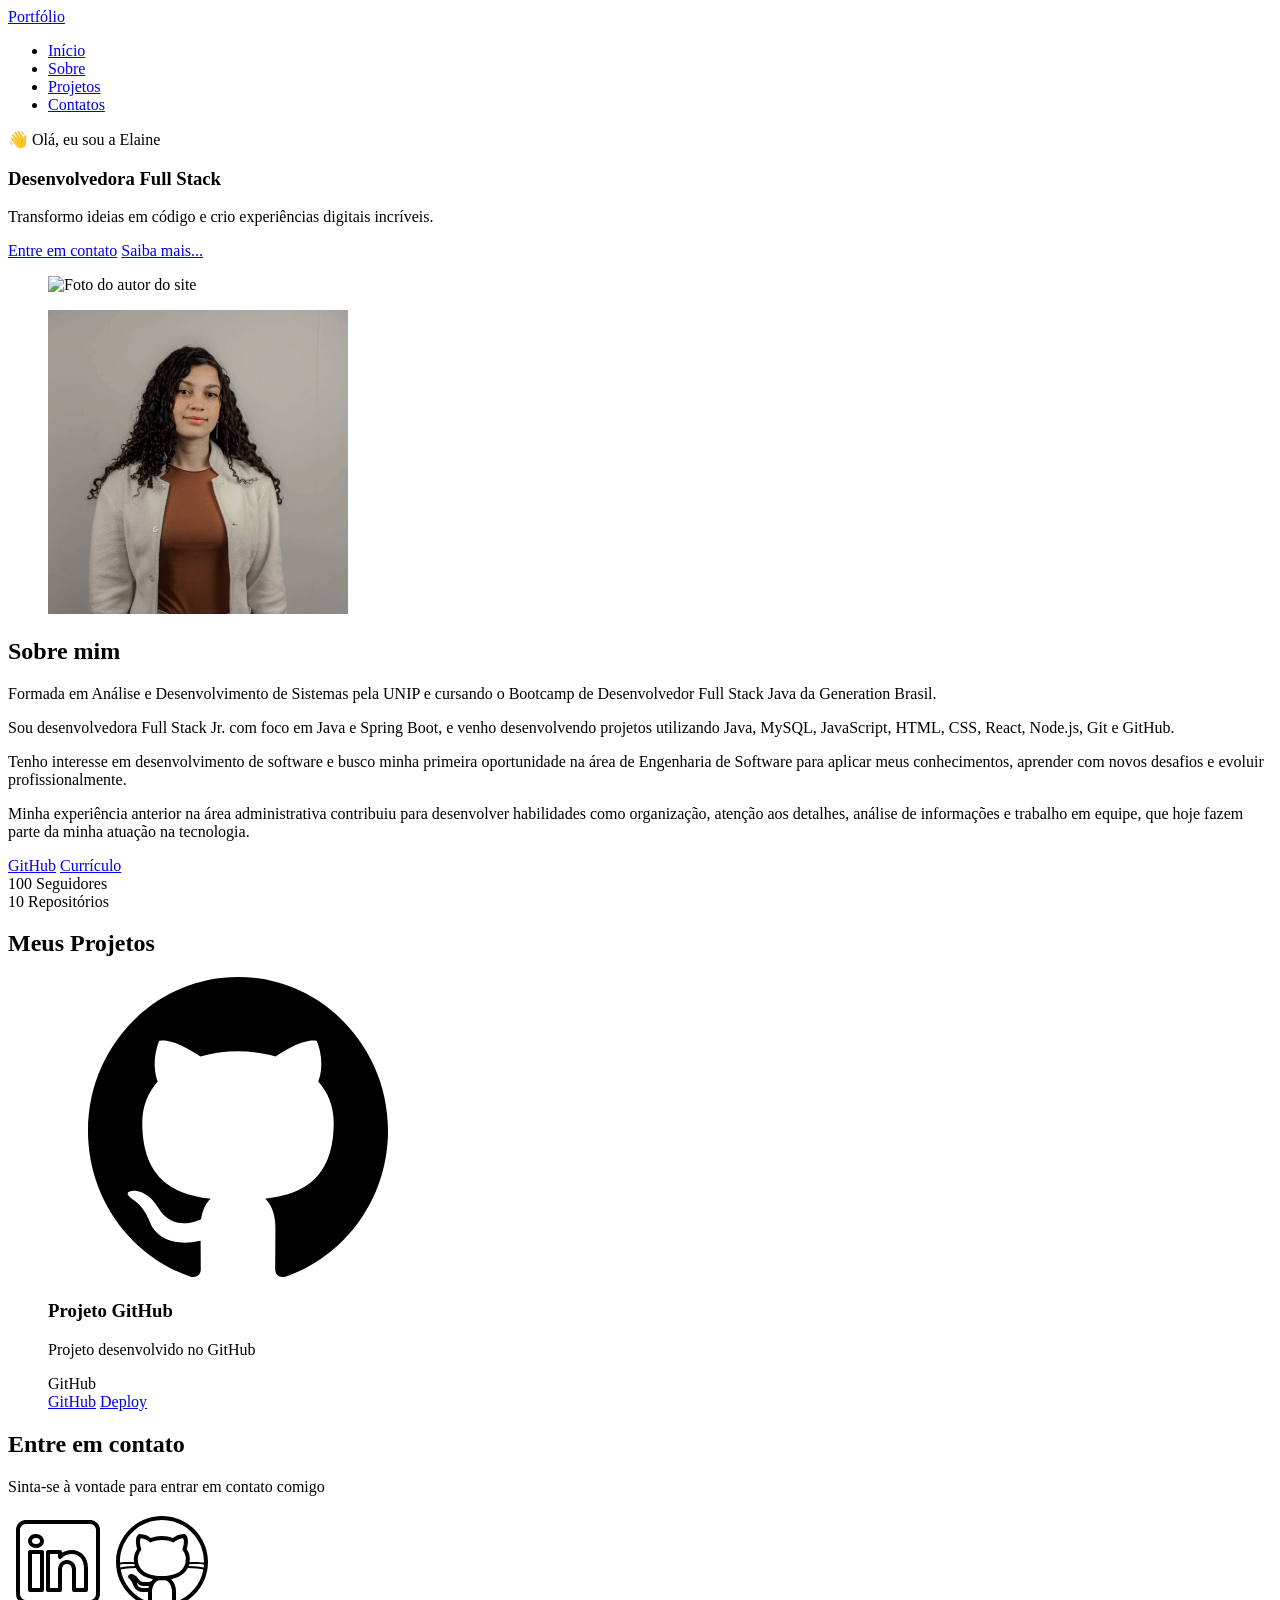
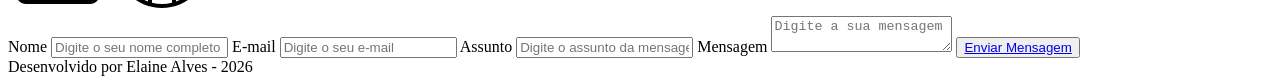
==== index.html @ 079b24be "Acrescentando página de Sucesso" ====
<!DOCTYPE html>
<html lang="pt-br">

<head>
    <meta charset="UTF-8">
    <meta name="viewport" content="width=device-width, initial-scale=1.0">
    <meta name="author" content="Elaine Alves">
    <meta name="description" content="Portfólio Pessoal da Elaine Alves, 
                desenvolvedora Full Stack especializada em criar experiências 
                digitais incríveis. Conheça meus projetos e entre em contato.">
    <!-- é o conteúdo que mostra no google -->
    <meta name="robots" content="index, follow">
    <link rel="icon" type="image/svg+xml" href="./assets/img/favicon.svg">
    <title>Portfólio da Elaine</title>
</head>

<body>

    <!-- Cabeçalho da página -->
    <header>
        <div class="menu-content">
            <a href="index.html" id="titulo">Portfólio</a>

            <!-- Menu de Navegação -->
            <nav>
                <ul class="menu-list">
                    <li><a href="#hero">Início</a></li>
                    <li><a href="#about">Sobre</a></li>
                    <li><a href="#projects">Projetos</a></li>
                    <li><a href="#contacts">Contatos</a></li>
                </ul>
            </nav>
        </div>
    </header>

    <!-- Seção principal da página -->
    <main>
        <!-- Seção Hero -->
        <section id="hero" class="section-container hero-container">

            <!-- Boas Vindas -->
            <article>
                <span>👋 Olá, eu sou a Elaine</span>
                <h1>Desenvolvedora Full Stack</h1>
                <p>Transformo ideias em código e crio experiências digitais incríveis.</p>

                <div class="buttons-container">
                    <a href="#contact" class="botao">Entre em contato</a>
                    <a href="#about" class="botao-outline">Saiba mais...</a>
                </div>
            </article>

            <!-- Imagem da Seção Hero -->
            <figure class="hero-image">
                <img src="./assets/img/foto_dev_woman.svg" width="300px" alt="Foto do autor do site"
                    class="float-animation">
            </figure>

        </section>

        <!-- Seção Sobre mim -->
        <section id="about" class="section-container about-container">

            <!-- Imagem da Seção About -->
            <figure class="about-image">
                <img src="./assets/img/perfil.jpeg" width="300px" alt="Foto - Perfil do autor do site">
            </figure>

            <!-- Conteúdo da Seção About -->
            <article class="about-content">
                <h2>Sobre mim</h2>
                <p>Formada em Análise e Desenvolvimento de Sistemas pela UNIP e cursando o Bootcamp de Desenvolvedor
                    Full Stack Java da Generation Brasil.</p>
                <p>Sou desenvolvedora Full Stack Jr. com foco em Java e Spring Boot, e venho desenvolvendo projetos
                    utilizando Java, MySQL, JavaScript, HTML, CSS, React, Node.js, Git e GitHub.</p>
                <p>Tenho interesse em desenvolvimento de software e busco minha primeira oportunidade na área de
                    Engenharia de Software para aplicar meus conhecimentos, aprender com novos desafios e evoluir
                    profissionalmente.</p>
                <p>Minha experiência anterior na área administrativa contribuiu para desenvolver habilidades como
                    organização, atenção aos detalhes, análise de informações e trabalho em equipe, que hoje fazem parte
                    da minha atuação na tecnologia.</p>

                <!-- Links (GitHub + Currículo) e Dados do GitHub -->
                <div class="about-buttons-data">

                    <!-- Links -->
                    <div class="buttons-container">
                        <a href="https://github.com/alveslaine" target="_blank" class="botao">GitHub</a>
                        <a href="https://drive.google.com/file/d/1_ny12MYSg3KbANpeh_DgCdxgeJloEKN5/view?usp=sharing"
                            target="_blank" class="botao-outline">Currículo</a>
                    </div>

                    <!-- Dados - Repositório Github -->
                    <div class="data-container">

                        <!-- Número de Seguidores -->
                        <div class="data-item">
                            <span class="data-number">100</span>
                            <span class="data-label">Seguidores</span>
                        </div>

                        <!-- Número de Repositórios Públicos -->
                        <div class="data-item">
                            <span class="data-number">10</span>
                            <span class="data-label">Repositórios</span>
                        </div>
                    </div>
                </div>
            </article>
        </section>

        <!-- Seção de Projetos -->
        <section id="projects" class="section-container projects-container">
            <h2>Meus Projetos</h2>

            <!-- Swiper Container -->
            <div class="swiper projects-swiper">
                <div class="swiper-wrapper">
                    <figure class="swiper-slide">
                        <article class="project-card">

                            <!-- Ícone da Tecnologia padrão do projeto -->
                            <figure class="project-image">
                                <img src="./assets/icons/languages/github.svg" width="300px" alt="Ícone do GitHub">
                            </figure>

                            <!-- Conteúdo do Projeto -->
                            <div class="project-content">
                                <h3>Projeto GitHub</h3>
                                <p>Projeto desenvolvido no GitHub</p>

                                <!-- Tags do Projeto -->
                                <div class="project-tags">
                                    <span class="tag">GitHub</span>
                                </div>

                                <!-- Links do Projeto -->
                                <div class="project-buttons">
                                    <a href="https://github.com/alveslaine" target="_blank"
                                        class="botao botao-sm">GitHub</a>
                                    <a href="#" target="_blank" class="botao-outline botao-sm">Deploy</a>
                                </div>
                            </div>
                        </article>
                </div>
            </div>

            <!-- Botões de Navegação -->
            <div class="swiper-button-next"></div>
            <div class="swiper-button-prev"></div>

            <!-- Paginação -->
            <div class="swiper-pagination"></div>
            </div>
        </section>

        <!-- Seção de Contatos -->
        <section id="contact" class="section-container contact-container">

            <!-- Redes Sociais -->
            <article>
                <h2>Entre em contato</h2>
                <p>Sinta-se à vontade para entrar em contato comigo</p>
            </article>

            <!-- Links para as Redes Sociais -->
            <div class="social-container">
                <a href="https://www.linkedin.com/in/elaine-alves-silva/" target="_blank" class="social-icon"
                    aria-label="LinkedIn"><img src="./assets/icons/social/linkedin.svg" alt="Link para o LinkedIn"></a>

                <a href="https://github.com/alveslaine" target="_blank" class="social-icon" aria-label="GitHub"><img
                        src="./assets/icons/social/github.svg" alt="Link para o GitHub"></a>
            </div>

            <!-- Formulário de Contato -->
            <form id="formulario">
                <label for="nome">Nome</label>
                <input id="nome" name="nome" type="text" placeholder="Digite o seu nome completo">
                <span id="erro-nome"></span>

                <label for="email">E-mail</label>
                <input id="email" name="email" type="text" placeholder="Digite o seu e-mail">
                <span id="erro-email"></span>

                <label for="assunto">Assunto</label>
                <input id="assunto" name="assunto" type="text" placeholder="Digite o assunto da mensagem">
                <span id="erro-assunto"></span>

                <label for="mensagem">Mensagem</label>
                <textarea id="mensagem" name="mensagem" placeholder="Digite a sua mensagem"></textarea>
                <span id="erro-mensagem"></span>

                <button class="botao" type="submit"><a href="./sucess.html">Enviar Mensagem</a></button>
            </form>
        </section>
    </main>

    <!-- Rodapé da página -->
    <footer>
        Desenvolvido por Elaine Alves - 2026
    </footer>
</body>

</html>
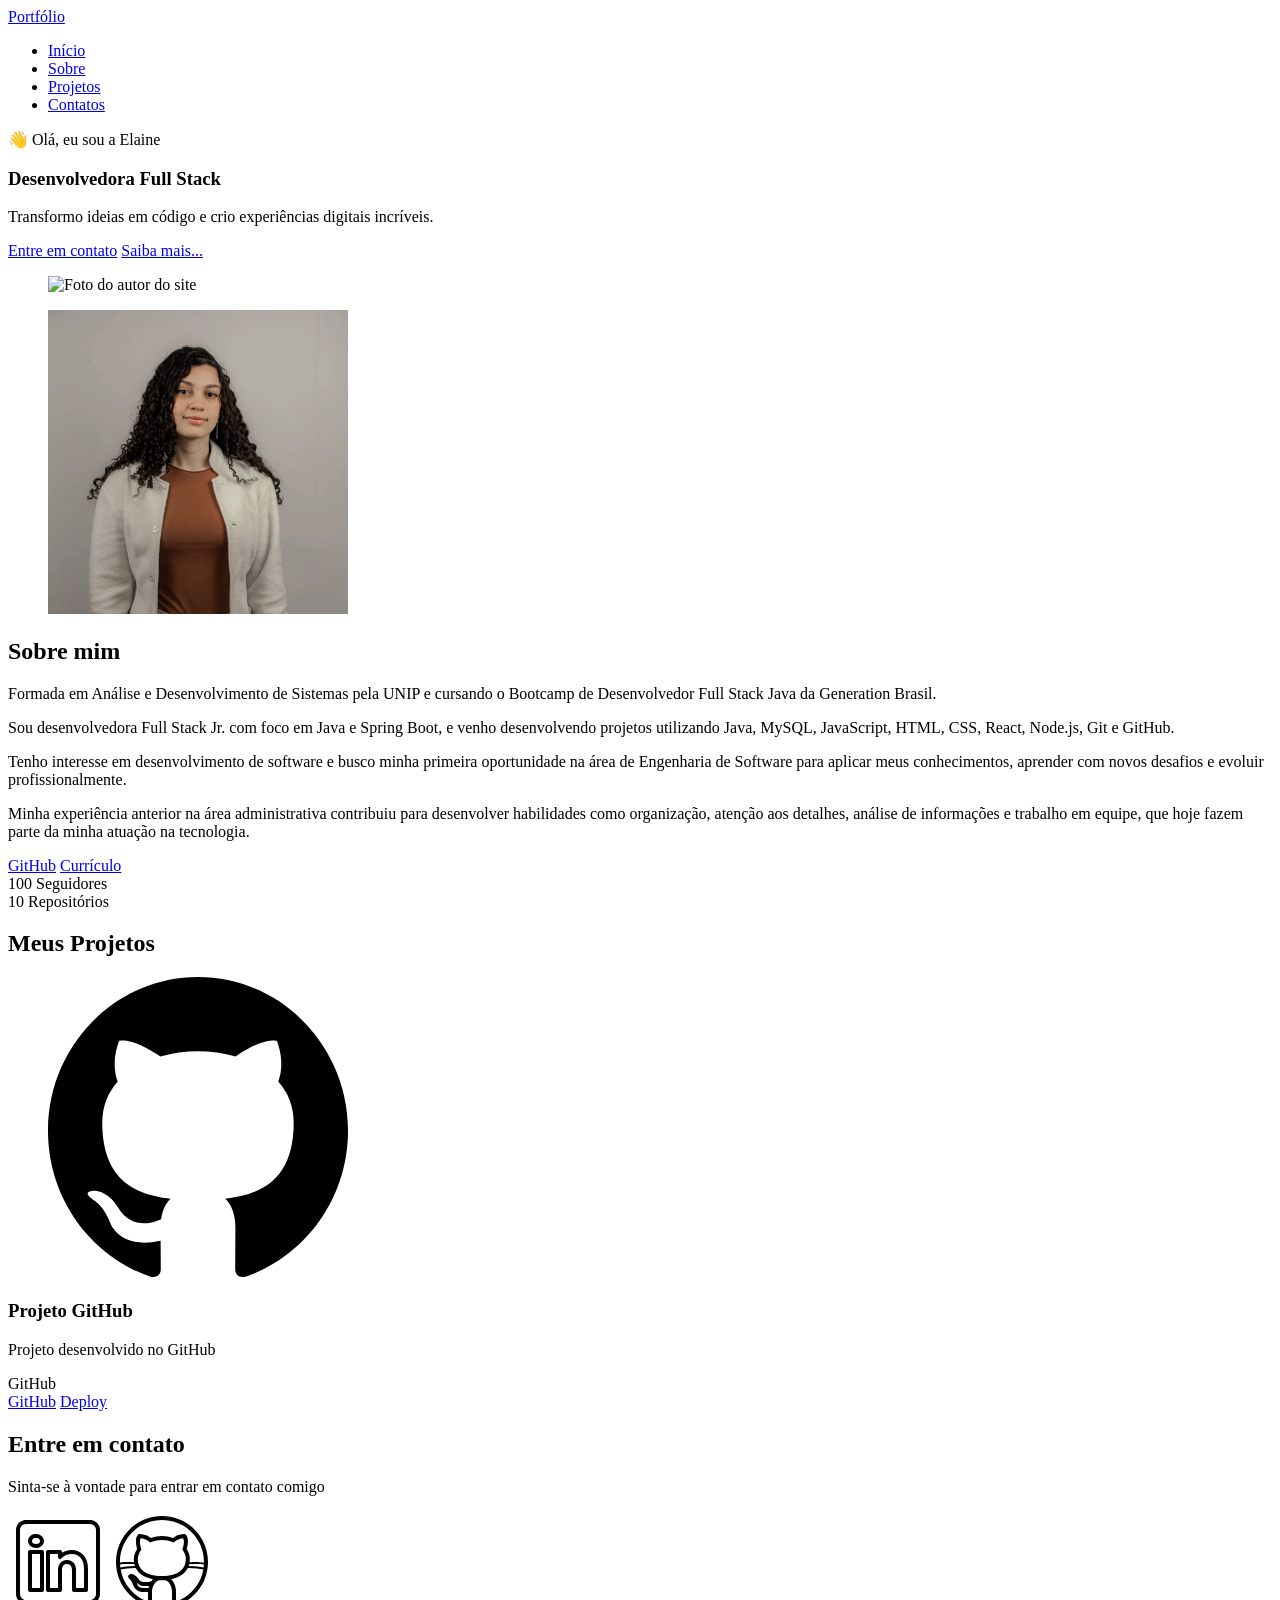
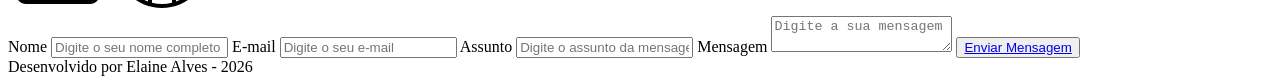
==== commit 215a9a9a: "Incrementando CSS" ====
--- a/index.html
+++ b/index.html
@@ -116,7 +116,7 @@
             <!-- Swiper Container -->
             <div class="swiper projects-swiper">
                 <div class="swiper-wrapper">
-                    <figure class="swiper-slide">
+                    <div class="swiper-slide">
                         <article class="project-card">
 
                             <!-- Ícone da Tecnologia padrão do projeto -->
@@ -142,6 +142,7 @@
                                 </div>
                             </div>
                         </article>
+                    </div>
                 </div>
             </div>
 
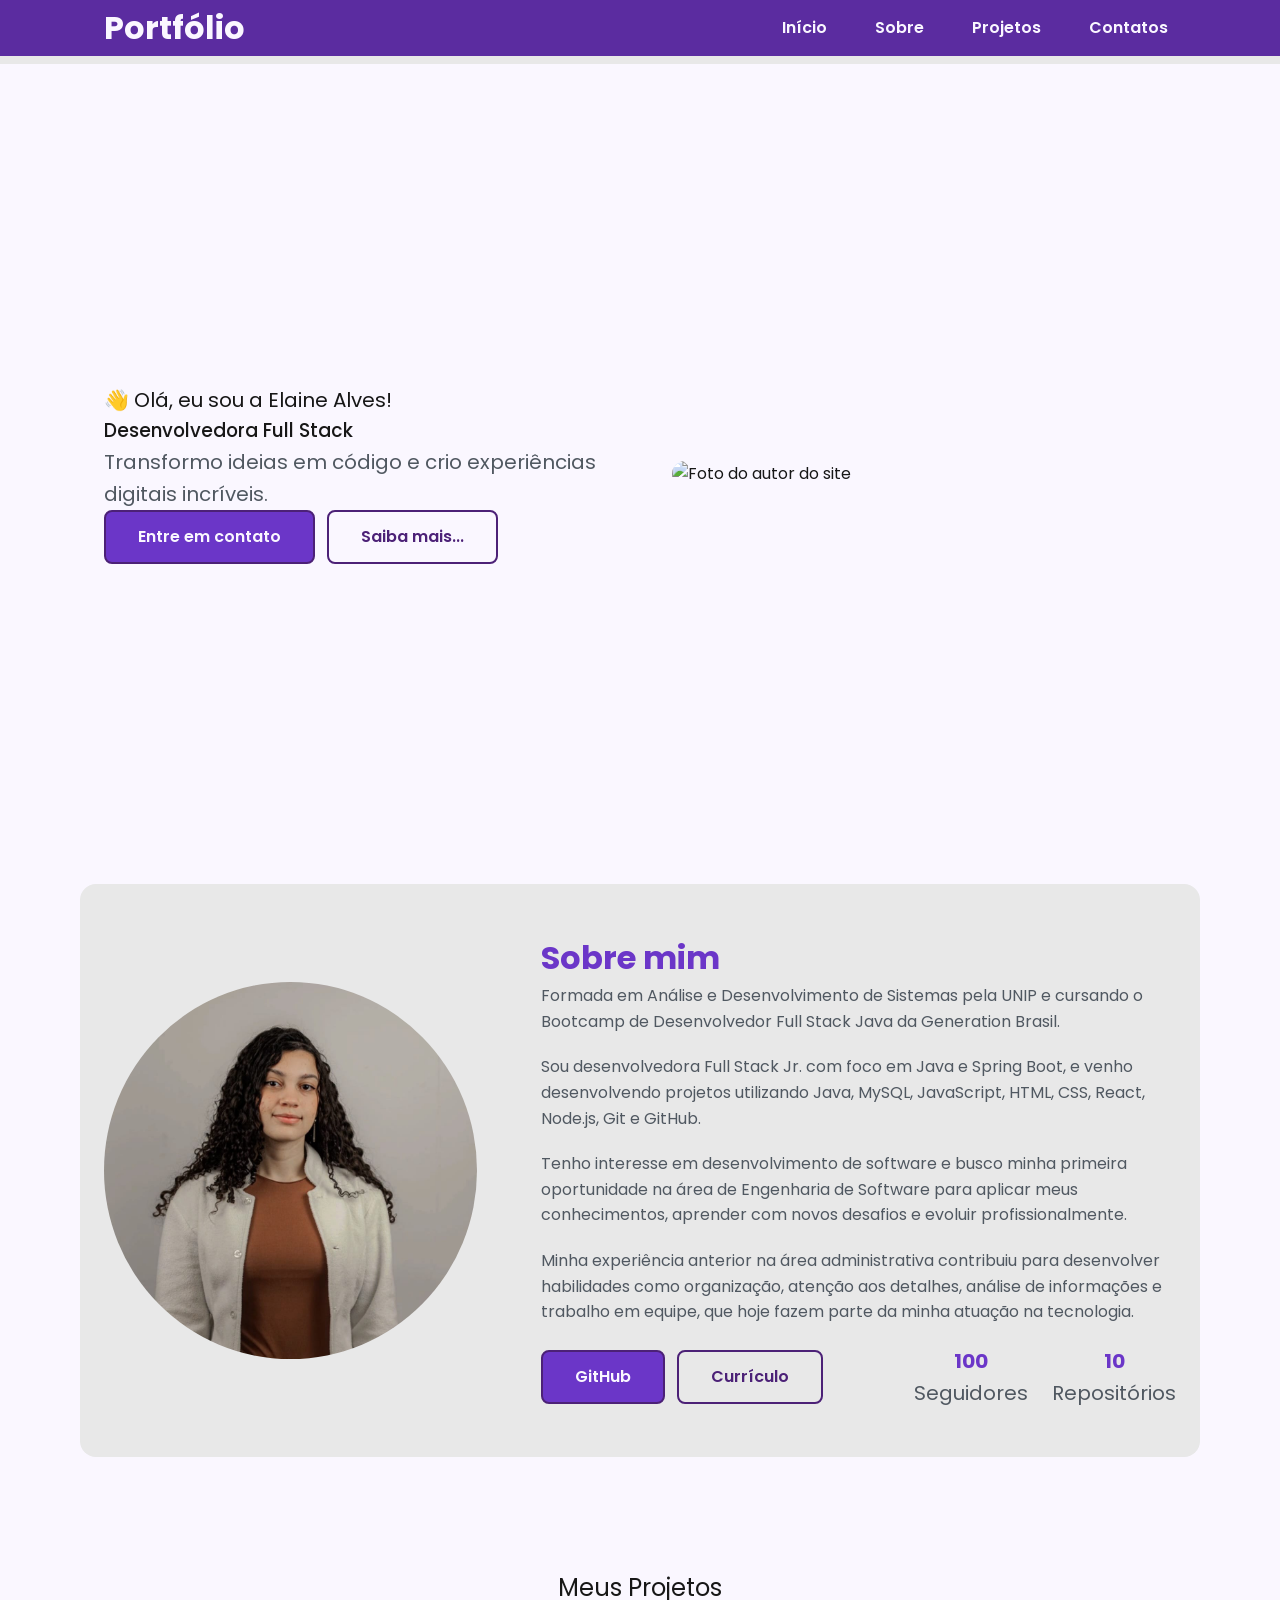
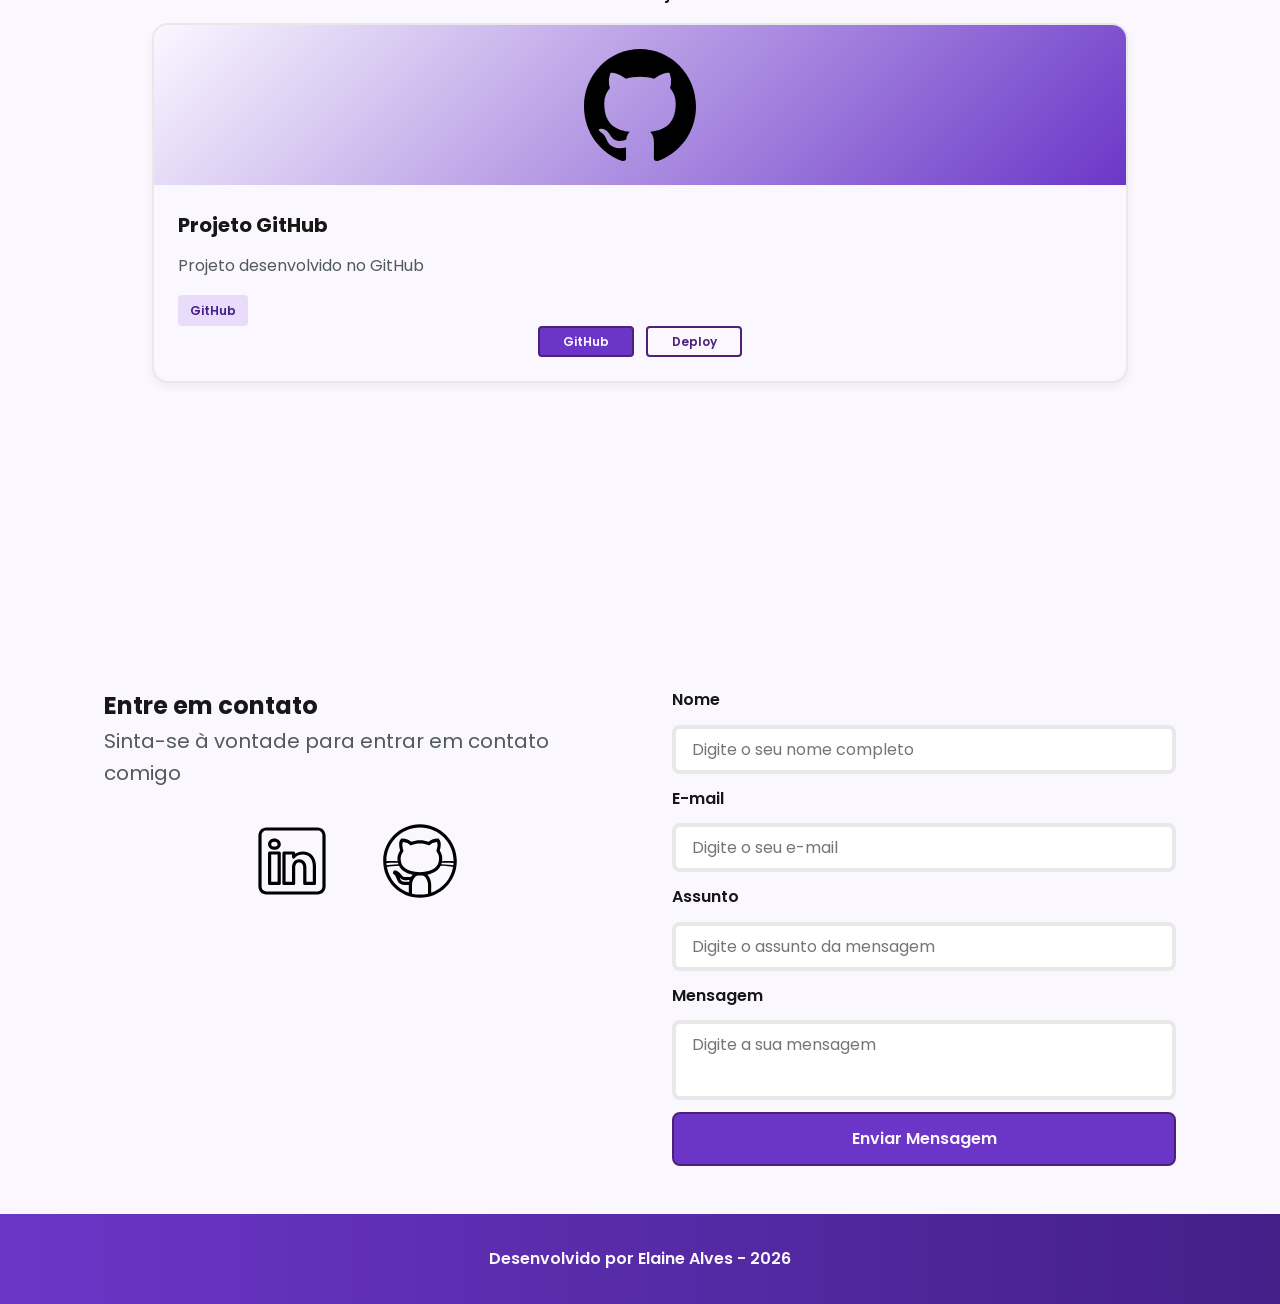
==== commit 26039a5b: "Incrementando CSS" ====
--- a/index.html
+++ b/index.html
@@ -2,6 +2,12 @@
 <html lang="pt-br">
 
 <head>
+    <!-- Fontes do Google -->
+<link rel="preconnect" href="https://fonts.googleapis.com">
+<link rel="preconnect" href="https://fonts.gstatic.com" crossorigin>
+ 
+  <!-- Fonte do Google - Poppins -->
+<link href="https://fonts.googleapis.com/css2?family=Poppins&display=swap" rel="stylesheet">
     <meta charset="UTF-8">
     <meta name="viewport" content="width=device-width, initial-scale=1.0">
     <meta name="author" content="Elaine Alves">
@@ -11,6 +17,7 @@
     <!-- é o conteúdo que mostra no google -->
     <meta name="robots" content="index, follow">
     <link rel="icon" type="image/svg+xml" href="./assets/img/favicon.svg">
+    <link rel="stylesheet" href="./assets/css/styles.css">
     <title>Portfólio da Elaine</title>
 </head>
 
@@ -27,7 +34,7 @@
                     <li><a href="#hero">Início</a></li>
                     <li><a href="#about">Sobre</a></li>
                     <li><a href="#projects">Projetos</a></li>
-                    <li><a href="#contacts">Contatos</a></li>
+                    <li><a href="#contact">Contatos</a></li>
                 </ul>
             </nav>
         </div>
@@ -39,8 +46,8 @@
         <section id="hero" class="section-container hero-container">
 
             <!-- Boas Vindas -->
-            <article>
-                <span>👋 Olá, eu sou a Elaine</span>
+            <article class="hero-content">
+                <span>👋 Olá, eu sou a Elaine Alves!</span>
                 <h1>Desenvolvedora Full Stack</h1>
                 <p>Transformo ideias em código e crio experiências digitais incríveis.</p>
 
@@ -52,7 +59,7 @@
 
             <!-- Imagem da Seção Hero -->
             <figure class="hero-image">
-                <img src="./assets/img/foto_dev_woman.svg" width="300px" alt="Foto do autor do site"
+                <img src="./assets/img/foto_dev_woman.svg" alt="Foto do autor do site"
                     class="float-animation">
             </figure>
 
@@ -63,7 +70,7 @@
 
             <!-- Imagem da Seção About -->
             <figure class="about-image">
-                <img src="./assets/img/perfil.jpeg" width="300px" alt="Foto - Perfil do autor do site">
+                <img src="./assets/img/perfil.jpeg" alt="Foto - Perfil do autor do site">
             </figure>
 
             <!-- Conteúdo da Seção About -->
@@ -121,7 +128,7 @@
 
                             <!-- Ícone da Tecnologia padrão do projeto -->
                             <figure class="project-image">
-                                <img src="./assets/icons/languages/github.svg" width="300px" alt="Ícone do GitHub">
+                                <img src="./assets/icons/languages/github.svg" alt="Ícone do GitHub">
                             </figure>
 
                             <!-- Conteúdo do Projeto -->
@@ -159,11 +166,10 @@
         <section id="contact" class="section-container contact-container">
 
             <!-- Redes Sociais -->
-            <article>
+            <article class="contact-info">
                 <h2>Entre em contato</h2>
                 <p>Sinta-se à vontade para entrar em contato comigo</p>
-            </article>
-
+            
             <!-- Links para as Redes Sociais -->
             <div class="social-container">
                 <a href="https://www.linkedin.com/in/elaine-alves-silva/" target="_blank" class="social-icon"
@@ -172,7 +178,7 @@
                 <a href="https://github.com/alveslaine" target="_blank" class="social-icon" aria-label="GitHub"><img
                         src="./assets/icons/social/github.svg" alt="Link para o GitHub"></a>
             </div>
-
+            </article>
             <!-- Formulário de Contato -->
             <form id="formulario">
                 <label for="nome">Nome</label>
@@ -191,7 +197,7 @@
                 <textarea id="mensagem" name="mensagem" placeholder="Digite a sua mensagem"></textarea>
                 <span id="erro-mensagem"></span>
 
-                <button class="botao" type="submit"><a href="./sucess.html">Enviar Mensagem</a></button>
+                <a href="./sucess.html" class="botao">Enviar Mensagem</a>
             </form>
         </section>
     </main>
--- a/assets/css/styles.css
+++ b/assets/css/styles.css
@@ -0,0 +1,604 @@
+*{
+    margin: 0;
+    padding: 0;
+    box-sizing: border-box;
+    font-family: 'Poppins', sans-serif;
+    font-weight: 400;
+    text-decoration: none;
+    outline: none;
+}
+
+/* Variáveis */
+:root {
+    /* Paleta de Cores - Purple */
+    --purple-50: #f4eaff;
+    --purple-100: #e9dcfa;
+    --purple-200: #cdb3f0;
+    --purple-300: #b186e5;
+    --purple-400: #9460db;
+    --purple-500: #6b36c8;
+    --purple-600: #5b2ca0;
+    --purple-700: #4c2177;
+    --purple-800: #441f88;
+    --purple-900: #2a0e4d;
+    --purple-950: #1a0730;
+ 
+    /* Cores Neutras */
+    --gray-200: #e8e8e8;
+    --gray-400: #505861;
+    --black: #171717;
+    --white: #FAF7FF;
+ 
+    /* Cores de Estado */
+    --error: #e63946;
+ 
+    /* Sombras */
+    --shadow-sm: 0 0.25rem 0.5rem rgba(0, 0, 0, 0.05);
+    --shadow-md: 0 0.25rem 0.75rem rgba(107, 54, 200, 0.3);
+    --shadow-lg: 0 0.5rem 1.5rem rgba(107, 54, 200, 0.2);
+ 
+    /* Espaçamentos */
+    --spacing-xs: 0.5rem;
+    --spacing-sm: 1rem;
+    --spacing-md: 1.5rem;
+    --spacing-lg: 2rem;
+    --spacing-xl: 3rem;
+    --spacing-2xl: 4rem;
+ 
+    /* Tamanhos de Fonte */
+    --text-sm: 0.75rem;
+    --text-base: 1rem;
+    --text-lg: 1.25rem;
+    --text-xl: 1.5rem;
+    --text-2xl: 2rem;
+    --text-3xl: 2.5rem;
+ 
+    /* Border Radius */
+    --radius-sm: 0.25rem;
+    --radius-md: 0.5rem;
+    --radius-lg: 1rem;
+    --radius-xl: 2rem;
+    --radius-full: 50%;
+ 
+    /* Animação Padrão */
+    --transition-default: all 0.3s ease;
+}
+
+html{
+    scroll-behavior: smooth;
+}
+
+body{
+    display: flex;
+    flex-direction: column;
+    min-height: 100vh;
+    background-color: var(--white);
+    line-height: 1.6;
+    color: var(--black);
+}
+
+main{
+    flex: 1;
+}
+
+/* Seções de base comum*/
+.section-container{
+    max-width: 70rem;
+    margin: 0 auto;
+    padding: var(--spacing-xl) var(--spacing-md);
+    scroll-margin-top: 6rem;
+}
+
+/* Botões */
+.buttons-container{
+    display: flex;
+    gap: var(--spacing-sm);
+}
+
+.botao, 
+.botao-outline{
+    display: inline-block;
+    padding: 0.75rem 2rem;
+    border: 0.15rem solid transparent;
+    border-radius: var(--radius-md);
+    font-size: var(--text-base);
+    font-weight: 600;
+    text-align: center;
+    cursor: pointer;
+    transition: var(--transition-default);
+}
+
+.botao{
+    border-color: var(--purple-700);
+    background-color: var(--purple-500);
+    color: var(--white);
+}
+
+.botao:hover{
+    border-color: var(--purple-800);
+    background-color: var(--purple-700);
+    box-shadow: var(--shadow-md);
+    transform: translateY(-0.25rem);
+}
+
+.botao-outline{
+    border-color: var(--purple-700);
+    background-color: transparent;
+    color: var(--purple-700);
+}
+
+.botao-outline:hover{
+    border-color: var(--purple-700);
+    color: var(--purple-700);
+    box-shadow: var(--shadow-md);
+    transform: translateY(-0.25rem);
+}
+
+/* Botões pequenos - Card Projetos */
+.botao.botao-sm,
+.botao-outline.botao-sm {
+    min-width: 6rem;
+    padding: 0.25rem var(--spacing-sm);
+    border-width: 0.125rem;
+    border-radius: 0.25rem;
+    font-size: var(--text-sm);
+}
+
+/* Seção Header - Cabeçalho e Menu */
+header{
+    position: sticky;
+    top: 0;
+    z-index: 1000;
+    width: 100%;
+    height: 4rem;
+    border-bottom: var(--spacing-xs) solid var(--gray-200);
+    box-shadow: var(--purple-800);
+    background-color: var(--purple-600);
+}
+
+header a{
+    font-weight: 600;
+    color: var(--white);
+    transition: color 0.3s ease;
+}
+
+header a:hover{
+    color: var(--purple-200);
+}
+
+#titulo{
+    font-size: var(--text-2xl);
+    font-weight: 700;
+}
+
+.menu-content{
+    display: flex;
+    justify-content: space-between;
+    align-items: center;
+    max-width: 70rem;
+    height: 100%;
+    margin: 0 auto;
+    padding: 0 var(--spacing-md);
+}
+
+.menu-list{
+    display: flex;
+    gap: var(--spacing-lg);
+    list-style: none;
+}
+
+.menu-list a{
+    padding: var(--spacing-xs);
+}
+
+/* Seção Hero */
+.hero-container{
+    display: flex;
+    align-items: center;
+    gap: var(--spacing-2xl);
+    min-height: calc(100vh - 5rem);
+}
+
+.hero-content{
+    display: flex;
+    flex: 1;
+    flex-direction: column;
+}
+
+.hero-content span{
+    font-size: var(--text-lg);
+}
+
+.hero-content h1{
+    font-weight: 500;
+}
+
+/* Configura todos os Parágrafos */
+.hero-content p, 
+.about-content p, 
+.contact-info p{
+    font-size: var(--text-lg);
+    color: var(--gray-400);
+}
+
+.hero-image{
+    display: flex;
+    flex: 1;
+    justify-content: center;
+}
+
+.hero-image img{
+    width: 100%;
+    max-width: 100%;
+    border-radius: var(--radius-xl);
+}
+
+/* Animação Flutuante */
+@keyframes float {
+  0%,
+  100% {
+    transform: translateY(0);
+  }
+  50% {
+    transform: translateY(-1.25rem);
+  }
+}
+ 
+/* Usa animação */
+.float-animation {
+  animation: float 3s ease-in-out infinite;
+}
+
+/* Seção About */
+
+.about-container{
+    display: flex;
+    align-items: center;
+    flex-direction: row;
+    gap: var(--spacing-2xl);
+    background-color: var(--gray-200);
+    border-radius: var(--radius-lg);
+}
+
+.about-image img{
+    display: flex;
+    flex: 1;
+    border-radius: var(--radius-full);
+    width: 100%;
+}
+
+.about-content h2{
+    color: var(--purple-500);
+    font-weight: 700;
+    font-size: var(--text-2xl);
+}
+
+.about-content p{ 
+     gap: var(--spacing-2xl);
+     font-size: var(--text-base);
+     margin-bottom: 20px;
+}
+
+.buttons-container{
+    display: flex;
+    justify-content: flex-start;
+    align-items: center;
+    gap: 0.75rem;
+    margin-top: var(--shadow-sm);
+}
+
+.about-buttons-data{
+    display: flex;
+    justify-content: space-around;
+}
+
+.data-container{
+    display: flex;
+    flex: 1;
+    justify-content: flex-end;
+    gap: var(--spacing-md);
+}
+
+.data-number{
+    display: flex;
+    flex-direction: column;
+    justify-content: center;
+    color: var(--purple-500);
+    font-size: var(--text-lg);
+    font-weight: 700;
+    text-align: center;
+}
+
+.data-label{
+    font-size: var(--text-lg);
+    text-align: center;
+    color: var(--gray-400);
+}
+
+/* Seção Projects */
+.projects-container{
+    scroll-margin-top: 3rem;
+    margin: var(--spacing-2xl) auto;
+    text-align: center;
+}
+
+.projects-swiper{
+    position: relative;
+    width: 100%;
+    padding: var(--spacing-sm) var(--spacing-xl) var(--spacing-xl);
+    overflow: hidden;
+}
+.project-card{
+    display: flex;
+    flex-direction: column;
+    width: 100%;
+    height: 100%;
+    border: 0.15rem solid var(--gray-200);
+    border-radius: var(--radius-lg);
+    background-color: var(--white);
+    box-shadow: var(--shadow-sm);
+    overflow: hidden;
+    transition: var(--transition-default);
+}
+
+.project-card:hover{
+    box-shadow: var(--spacing-lg);
+}
+
+.project-image{
+    display: flex;
+    justify-content: center;
+    align-items: center;
+    width: 100%;
+    height: 10rem;
+    background: linear-gradient(135deg, var(--white) 0%, var(--purple-500) 100%);
+}
+.project-image img{
+    width: 75%;
+    height: 75%;
+    max-width: 7rem;
+    max-height: 7rem;
+    object-fit: contain;
+    transition: transform 0.3 ease;
+} 
+
+.project-content{
+    display: flex;
+    flex: 1;
+    flex-direction: column;
+    padding: var(--spacing-md);
+    text-align: left;
+}
+
+.project-content h3{
+    margin-bottom: 0.75rem;
+    font-size: var(--text-lg);
+    font-weight: 700;
+}
+
+.project-content p{
+    flex: 1;
+    margin-bottom: var(--spacing-sm);
+    font-size: var(--text-base);
+    color: var(--gray-400);
+}
+
+.project-tags{
+    display: flex;
+    flex-wrap: wrap;
+    gap: var(--spacing-xs);
+}
+
+.tag{
+    padding: 0.375rem 0.75rem;
+    border-radius: var(--radius-sm);
+    background-color: var(--purple-100);
+    font-size: var(--text-sm);
+    font-weight: 600;
+    color: var(--purple-800);
+}
+
+.project-buttons{
+    display: flex;
+    justify-content: center;
+    align-items: center;
+    gap: 0.75rem;
+    margin-top: var(--shadow-sm);
+}
+
+/* Configuração do Swiper */
+ 
+.swiper-wrapper {
+    align-items: stretch;
+}
+ 
+.swiper-slide {
+    display: flex;
+    height: auto;
+}
+ 
+/* Botões do Swiper (navegação) */
+.swiper-button-next,
+.swiper-button-prev {
+    width: 3rem;
+    height: 3rem;
+}
+ 
+.swiper-button-next:after,
+.swiper-button-prev:after {
+    font-size: var(--text-lg);
+    color: var(--purple-500);
+}
+ 
+.swiper-button-next:hover:after,
+.swiper-button-prev:hover:after {
+    color: var(--purple-800);
+}
+ 
+/* Indicadores de paginação */
+.swiper-pagination-bullet {
+    width: 0.75rem;
+    height: 0.75rem;
+    background-color: var(--gray-200);
+    opacity: 1;
+}
+ 
+.swiper-pagination-bullet-active {
+    width: var(--spacing-lg);
+    border-radius: var(--radius-sm);
+    background-color: var(--purple-500);
+}
+/* Configuração do Swiper */
+ 
+.swiper-wrapper {
+    align-items: stretch;
+}
+ 
+.swiper-slide {
+    display: flex;
+    height: auto;
+}
+ 
+/* Botões do Swiper (navegação) */
+.swiper-button-next,
+.swiper-button-prev {
+    width: 3rem;
+    height: 3rem;
+}
+ 
+.swiper-button-next:after,
+.swiper-button-prev:after {
+    font-size: var(--text-lg);
+    color: var(--purple-500);
+}
+ 
+.swiper-button-next:hover:after,
+.swiper-button-prev:hover:after {
+    color: var(--purple-800);
+}
+ 
+/* Indicadores de paginação */
+.swiper-pagination-bullet {
+    width: 0.75rem;
+    height: 0.75rem;
+    background-color: var(--gray-200);
+    opacity: 1;
+}
+ 
+.swiper-pagination-bullet-active {
+    width: var(--spacing-lg);
+    border-radius: var(--radius-sm);
+    background-color: var(--purple-500);
+}
+
+/* Seção de Contatos */
+.contact-container{
+    display: grid;
+    grid-template-columns: 1fr 1fr;
+    gap: var(--spacing-2xl);
+}
+
+/* Redes Sociais */
+.contact-info h2{
+    margin-bottom: var(--shadow-sm);
+    font-weight: 700;
+}
+
+.contact-info p{
+    margin-bottom: var(--spacing-lg);
+}
+
+.social-container{
+    display: flex;
+    justify-content: center;
+    gap: var(--spacing-xl);
+}
+
+.social-icon{
+    display: flex;
+    width: 5rem;
+    height: 5rem;
+    border-radius: var(--radius-md);
+    transition: var(--transition-default);
+}
+
+.social-icon img{
+    width: 100%;
+    filter: brightness(0) saturate(100);
+    transition: filter 0.3 ease;
+}
+
+.social-icon img:hover {
+  filter: brightness(0) 
+          saturate(100%) 
+          invert(42%) 
+          sepia(93%) 
+          saturate(1352%) 
+          hue-rotate(243deg) 
+          brightness(79%) 
+          contrast(91%);
+}
+
+form{
+    display: flex;
+    flex-direction: column;
+    gap: 0.75rem;
+}
+
+form label{
+    font-size: var(--text-base);
+    font-weight: 600;
+}
+
+form input, 
+form textarea{
+    width: 100%;
+    padding: 0.5rem var(--spacing-sm);
+    border: 0.25rem solid var(--gray-200);
+    border-radius: var(--radius-md);
+    font-family: inherit;
+    font-size: var(--text-base);
+    transition: border-color 0.3 ease;
+}
+
+form input:focus, 
+form textarea:focus{
+    border-color:var(--purple-500);
+    outline: none;
+}
+
+form textarea {
+    min-height: 5rem;
+    resize: none;
+}
+
+form span{
+    margin-top: -0.75rem;
+    font-size: var(--text-sm);
+    color: var(--error);
+}
+
+form a{
+    color: var(--white);
+}
+main button a{
+    color: var(--white);
+}
+
+.sucess{
+    display: flex;
+    flex-direction: column;
+    justify-content: center;
+    align-items: center;
+    height: 100vh;
+    margin: 0;
+}
+
+/* Footer */
+footer {
+    padding: 2rem;
+    background: linear-gradient(to right, var(--purple-500), var(--purple-800));
+    font-weight: 600;
+    text-align: center;
+    color: var(--white);
+}
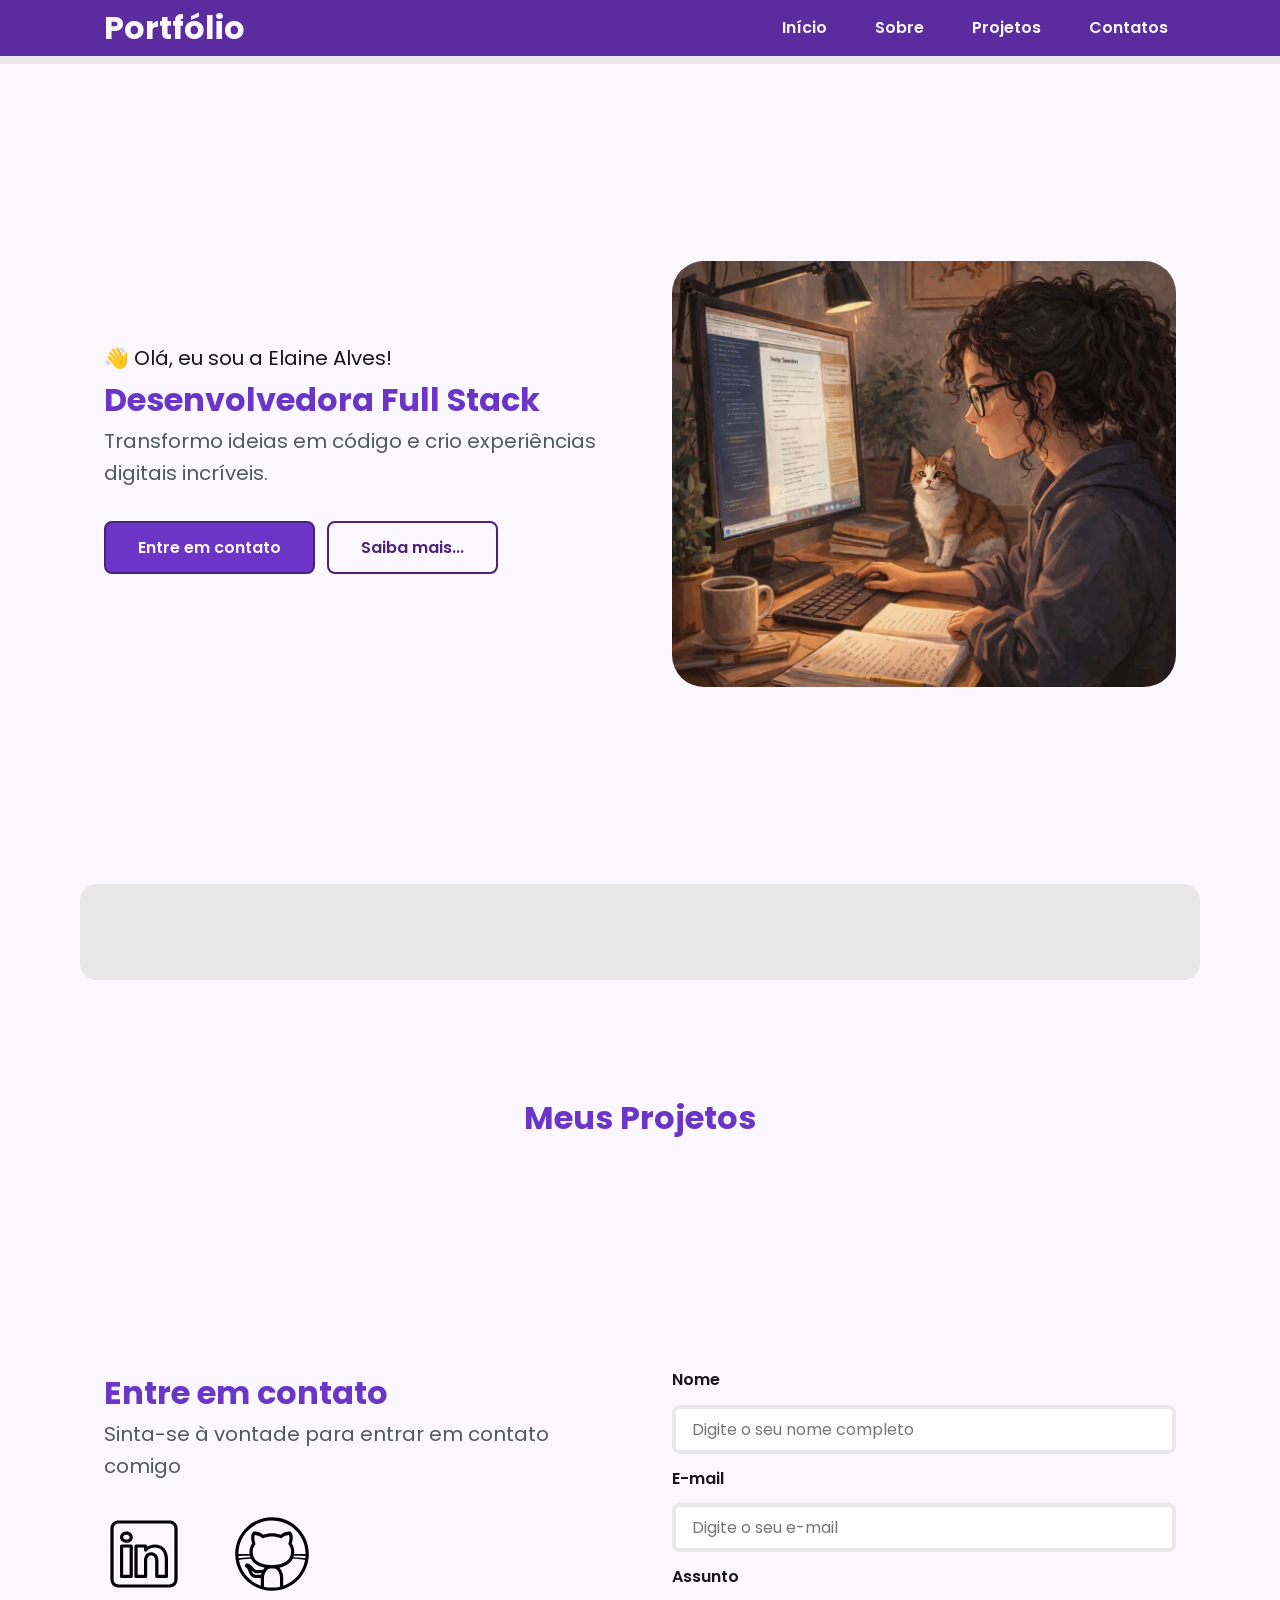
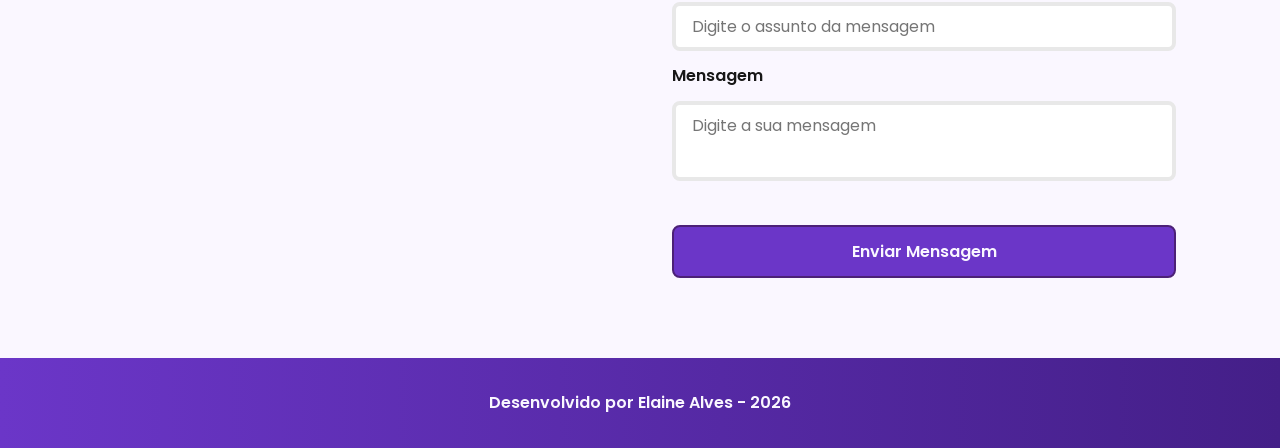
==== commit cd0fd5fc: "🔨 Refactor Code:   Implementando JavaScript" ====
--- a/index.html
+++ b/index.html
@@ -17,6 +17,10 @@
     <!-- é o conteúdo que mostra no google -->
     <meta name="robots" content="index, follow">
     <link rel="icon" type="image/svg+xml" href="./assets/img/favicon.svg">
+
+    <!-- SWIPER CSS -->
+    <link rel="stylesheet" href="https://cdn.jsdelivr.net/npm/swiper@11/swiper-bundle.min.css">
+
     <link rel="stylesheet" href="./assets/css/styles.css">
     <title>Portfólio da Elaine</title>
 </head>
@@ -59,7 +63,7 @@
 
             <!-- Imagem da Seção Hero -->
             <figure class="hero-image">
-                <img src="./assets/img/foto_dev_woman.svg" alt="Foto do autor do site"
+                <img src="./assets/img/foto_dev.png" alt="Foto do autor do site"
                     class="float-animation">
             </figure>
 
@@ -68,99 +72,30 @@
         <!-- Seção Sobre mim -->
         <section id="about" class="section-container about-container">
 
-            <!-- Imagem da Seção About -->
-            <figure class="about-image">
-                <img src="./assets/img/perfil.jpeg" alt="Foto - Perfil do autor do site">
-            </figure>
-
-            <!-- Conteúdo da Seção About -->
-            <article class="about-content">
-                <h2>Sobre mim</h2>
-                <p>Formada em Análise e Desenvolvimento de Sistemas pela UNIP e cursando o Bootcamp de Desenvolvedor
-                    Full Stack Java da Generation Brasil.</p>
-                <p>Sou desenvolvedora Full Stack Jr. com foco em Java e Spring Boot, e venho desenvolvendo projetos
-                    utilizando Java, MySQL, JavaScript, HTML, CSS, React, Node.js, Git e GitHub.</p>
-                <p>Tenho interesse em desenvolvimento de software e busco minha primeira oportunidade na área de
-                    Engenharia de Software para aplicar meus conhecimentos, aprender com novos desafios e evoluir
-                    profissionalmente.</p>
-                <p>Minha experiência anterior na área administrativa contribuiu para desenvolver habilidades como
-                    organização, atenção aos detalhes, análise de informações e trabalho em equipe, que hoje fazem parte
-                    da minha atuação na tecnologia.</p>
-
-                <!-- Links (GitHub + Currículo) e Dados do GitHub -->
-                <div class="about-buttons-data">
-
-                    <!-- Links -->
-                    <div class="buttons-container">
-                        <a href="https://github.com/alveslaine" target="_blank" class="botao">GitHub</a>
-                        <a href="https://drive.google.com/file/d/1_ny12MYSg3KbANpeh_DgCdxgeJloEKN5/view?usp=sharing"
-                            target="_blank" class="botao-outline">Currículo</a>
-                    </div>
-
-                    <!-- Dados - Repositório Github -->
-                    <div class="data-container">
-
-                        <!-- Número de Seguidores -->
-                        <div class="data-item">
-                            <span class="data-number">100</span>
-                            <span class="data-label">Seguidores</span>
-                        </div>
-
-                        <!-- Número de Repositórios Públicos -->
-                        <div class="data-item">
-                            <span class="data-number">10</span>
-                            <span class="data-label">Repositórios</span>
-                        </div>
-                    </div>
-                </div>
-            </article>
         </section>
 
         <!-- Seção de Projetos -->
-        <section id="projects" class="section-container projects-container">
-            <h2>Meus Projetos</h2>
+      <section id="projects" class="section-container projects-container">
+ 
+        <h2>Meus Projetos</h2>
+ 
+        <!-- Swiper Container -->
+        <div class="swiper projects-swiper">
+ 
+          <div class="swiper-wrapper">
 
-            <!-- Swiper Container -->
-            <div class="swiper projects-swiper">
-                <div class="swiper-wrapper">
-                    <div class="swiper-slide">
-                        <article class="project-card">
-
-                            <!-- Ícone da Tecnologia padrão do projeto -->
-                            <figure class="project-image">
-                                <img src="./assets/icons/languages/github.svg" alt="Ícone do GitHub">
-                            </figure>
-
-                            <!-- Conteúdo do Projeto -->
-                            <div class="project-content">
-                                <h3>Projeto GitHub</h3>
-                                <p>Projeto desenvolvido no GitHub</p>
-
-                                <!-- Tags do Projeto -->
-                                <div class="project-tags">
-                                    <span class="tag">GitHub</span>
-                                </div>
-
-                                <!-- Links do Projeto -->
-                                <div class="project-buttons">
-                                    <a href="https://github.com/alveslaine" target="_blank"
-                                        class="botao botao-sm">GitHub</a>
-                                    <a href="#" target="_blank" class="botao-outline botao-sm">Deploy</a>
-                                </div>
-                            </div>
-                        </article>
-                    </div>
-                </div>
-            </div>
-
-            <!-- Botões de Navegação -->
-            <div class="swiper-button-next"></div>
-            <div class="swiper-button-prev"></div>
-
-            <!-- Paginação -->
-            <div class="swiper-pagination"></div>
-            </div>
-        </section>
+          </div>
+ 
+          <!-- Botões de Navegação -->
+          <div class="swiper-button-next"></div>
+          <div class="swiper-button-prev"></div>
+ 
+          <!-- Paginação -->
+          <div class="swiper-pagination"></div>
+ 
+        </div>
+ 
+      </section>
 
         <!-- Seção de Contatos -->
         <section id="contact" class="section-container contact-container">
@@ -180,7 +115,11 @@
             </div>
             </article>
             <!-- Formulário de Contato -->
-            <form id="formulario">
+            <form id="formulario" action="https://formsubmit.co/er3734343@gmail.com" method="POST">
+
+                <input type="hidden" name="_next" value="http://localhost:5500/success.html">
+                <input type="hidden" name="_captcha" value="false">
+
                 <label for="nome">Nome</label>
                 <input id="nome" name="nome" type="text" placeholder="Digite o seu nome completo">
                 <span id="erro-nome"></span>
@@ -206,6 +145,10 @@
     <footer>
         Desenvolvido por Elaine Alves - 2026
     </footer>
+
+    <!-- SWIPER JS -->
+    <script src="https://cdn.jsdelivr.net/npm/swiper@11/swiper-bundle.min.js"></script>
+    <script src="./assets/js/script.js"></script>
 </body>
 
 </html>
--- a/assets/css/styles.css
+++ b/assets/css/styles.css
@@ -106,6 +106,7 @@
     text-align: center;
     cursor: pointer;
     transition: var(--transition-default);
+    margin: var(--spacing-lg) 0;
 }
 
 .botao{
@@ -141,7 +142,7 @@
     padding: 0.25rem var(--spacing-sm);
     border-width: 0.125rem;
     border-radius: 0.25rem;
-    font-size: var(--text-sm);
+    margin: 0;
 }
 
 /* Seção Header - Cabeçalho e Menu */
@@ -210,7 +211,9 @@
 }
 
 .hero-content h1{
-    font-weight: 500;
+     color: var(--purple-500);
+    font-weight: 700;
+    font-size: var(--text-2xl);
 }
 
 /* Configura todos os Parágrafos */
@@ -264,6 +267,7 @@
     display: flex;
     flex: 1;
     border-radius: var(--radius-full);
+    border: 0.25rem solid var(--purple-500);
     width: 100%;
 }
 
@@ -277,6 +281,7 @@
      gap: var(--spacing-2xl);
      font-size: var(--text-base);
      margin-bottom: 20px;
+     text-align: justify;
 }
 
 .buttons-container{
@@ -294,7 +299,7 @@
 
 .data-container{
     display: flex;
-    flex: 1;
+    padding-top: 4%;
     justify-content: flex-end;
     gap: var(--spacing-md);
 }
@@ -320,6 +325,7 @@
     scroll-margin-top: 3rem;
     margin: var(--spacing-2xl) auto;
     text-align: center;
+    max-width: 80rem;
 }
 
 .projects-swiper{
@@ -346,21 +352,49 @@
 }
 
 .project-image{
+    position: relative;
     display: flex;
     justify-content: center;
     align-items: center;
     width: 100%;
-    height: 10rem;
+    height: 14rem;
+    overflow: hidden;
     background: linear-gradient(135deg, var(--white) 0%, var(--purple-500) 100%);
 }
-.project-image img{
+
+.project-image img.project-icon-only{
     width: 75%;
     height: 75%;
     max-width: 7rem;
     max-height: 7rem;
     object-fit: contain;
-    transition: transform 0.3 ease;
-} 
+    transition: transform 0.3s ease;
+}
+
+.project-image img.project-cover{
+    width: 100%;
+    height: 100%;
+    object-fit: cover;
+    object-position: top;
+    transition: transform 0.3s ease;
+}
+
+.project-card:hover .project-image img.project-cover{
+    transform: scale(1.05);
+}
+
+.project-image img.project-badge{
+    position: absolute;
+    bottom: 0.5rem;
+    right: 0.5rem;
+    width: 1.75rem;
+    height: 1.75rem;
+    padding: 0.25rem;
+    border-radius: var(--radius-sm);
+    background-color: var(--white);
+    box-shadow: var(--shadow-sm);
+    object-fit: contain;
+}
 
 .project-content{
     display: flex;
@@ -370,10 +404,17 @@
     text-align: left;
 }
 
+.projects-container h2 {
+     color: var(--purple-500);
+    font-weight: 700;
+    font-size: var(--text-2xl);
+}
+
 .project-content h3{
     margin-bottom: 0.75rem;
     font-size: var(--text-lg);
     font-weight: 700;
+    color: var();
 }
 
 .project-content p{
@@ -403,7 +444,7 @@
     justify-content: center;
     align-items: center;
     gap: 0.75rem;
-    margin-top: var(--shadow-sm);
+    margin-top: var(--spacing-md);
 }
 
 /* Configuração do Swiper */
@@ -501,7 +542,9 @@
 /* Redes Sociais */
 .contact-info h2{
     margin-bottom: var(--shadow-sm);
+    color: var(--purple-500);
     font-weight: 700;
+    font-size: var(--text-2xl);
 }
 
 .contact-info p{
@@ -510,7 +553,7 @@
 
 .social-container{
     display: flex;
-    justify-content: center;
+    justify-content: flex-start;
     gap: var(--spacing-xl);
 }
 
@@ -594,6 +637,11 @@
     margin: 0;
 }
 
+.sucess h1{
+    color: var(--purple-700);
+    font-weight: 500;
+}
+
 /* Footer */
 footer {
     padding: 2rem;
@@ -601,4 +649,381 @@
     font-weight: 600;
     text-align: center;
     color: var(--white);
-}+}
+
+/* Responsividade Tablet*/
+@media screen and (max-width: 1024px){
+    
+    .section-container{
+        padding: var(--spacing-lg) var(--spacing-md);
+    }
+
+    .section-container h1{
+        font-size: var(--text-3xl);
+    }
+
+    .section-container h2{
+        font-size: var(--text-2xl);
+    }
+
+    .section-container p{
+        font-size: var(--text-base);
+    }
+
+    .section-container span{
+        font-size: var(--text-lg);
+    }
+
+    #titulo{
+        font-size: var(--text-xl);
+    }
+
+    .section-container{
+        padding: var(--spacing-lg) var(--spacing-md);
+    }
+
+    .sucess h1{
+        font-size: var(--text-3xl);
+    }
+
+    @media screen and (max-width: 768px){
+        
+        .menu-list{
+            display: none;
+        }
+    }
+
+    .hero-container{
+        flex-direction: column-reverse;
+        gap: var(--spacing-lg);
+        min-height: 60vh;
+        text-align: center;
+    }
+
+    .hero-content,
+    .hero-image{
+        width: 90%;
+    }
+
+    .hero-image img{
+        object-fit: cover ;
+    }
+
+    .buttons-container{
+        justify-content: center;
+        width: 100%;
+    }
+
+    .hero-container .botao,
+    .hero-container .botao-outline{
+        padding: 0.75rem 1.5rem;
+        font-size: var(--text-base);
+        white-space: nowrap;
+    }
+
+    /* Responsividade Tablet Seção About */
+    .about-container{
+        flex-direction: column;
+        gap: var(--spacing-lg);
+        margin: var(--spacing-lg);
+        padding: var(--spacing-lg);
+    }
+    .about-image{
+        display: flex;
+        flex: 1;
+        justify-content: center;
+        width: 100%;
+    }
+
+    .about-image img{
+        max-width: 16rem;
+        width: 100%;
+    }
+
+    .about-content{
+        width: 100%;
+    }
+
+    .about-buttons-data{
+        flex-direction: column;
+        gap: var(--spacing-md);
+        align-items: stretch;
+    }
+
+    .about-buttons-data .botao{
+        margin-right: 0;
+    }
+
+    .data-container{
+        justify-content: center;
+        width: 100%;
+    }
+
+    /* Responsividade Tablet Seção Projects */
+
+    .projects-container{
+        margin: var(--spacing-sm) var(--spacing-lg);
+    }
+
+    .projects-swiper{
+        margin: 0;
+        padding: var(--spacing-sm) var(--spacing-lg) 2.5rem;
+    }
+
+    .project-card{
+        width: 100%;
+        height: 30rem;
+        min-height: 30rem;
+        max-height: 30rem;
+        max-width: 100%;
+    }
+
+    .project-content{
+        display: flex;
+        flex-direction: column;
+        justify-content: space-between;
+        height: 100%;
+    }
+
+    .project-content p{
+        flex: 1;
+        overflow: hidden;
+    }
+
+    .project-tags{
+        min-height: 2.5rem;
+        align-items: flex-start;
+    }
+
+    .swiper-wrapper{
+        align-items: stretch;
+    }
+
+    .swiper-slide{
+        display: flex;
+        justify-content: center;
+        align-items: stretch;
+        height: auto;
+    }
+
+    .swiper-button-next,
+    .swiper-button-prev{
+        display: none;
+    }
+
+    /* Responsividade Tablet Seção Contacts */
+
+    .contact-container{
+        grid-template-columns: 1fr;
+        gap: var(--spacing-lg);
+        width: 90%;
+        margin: 0 auto;
+    }
+
+    /* Responsividade Tablet Seção Sucess */
+
+    .sucess{
+        padding: var(--spacing-xl) var(--spacing-md);
+        min-height: calc(100vh - 10rem);
+    }
+    .sucess img{
+        width: 6rem;
+        height: 6rem;
+    }
+}
+
+/* Responsividade Celular */
+
+@media screen and (max-width: 480px){
+     .section-container{
+        padding: var(--spacing-lg) var(--spacing-md);
+    }
+
+    .section-container h1{
+        font-size: var(--text-3xl);
+        text-align: center;
+    }
+
+    .section-container h2{
+        font-size: var(--text-lg);
+    }
+
+    .section-container p{
+        font-size: var(--text-base);
+    }
+
+    .section-container span{
+        font-size: var(--text-lg);
+    }
+
+    #titulo{
+        font-size: var(--text-xl);
+    }
+
+    .section-container{
+        padding: var(--spacing-lg) var(--spacing-md);
+    }
+
+    .sucess h1{
+        font-size: var(--text-2xl);
+    }
+
+    .hero-container{
+        flex-direction: column-reverse;
+        gap: var(--spacing-lg);
+        min-height: 60vh;
+        text-align: center;
+    }
+
+    .hero-content,
+    .hero-image{
+        width: 90%;
+    }
+
+    .hero-image img{
+        object-fit: cover ;
+    }
+
+    .buttons-container{
+        justify-content: center;
+        flex-direction: column;
+        width: 100%;
+    }
+
+    .hero-container .botao,
+    .hero-container .botao-outline{
+        padding: 0.75rem 1.5rem;
+        font-size: var(--text-base);
+        white-space: nowrap;
+    }
+
+    /* Responsividade Celular Seção About */
+    .about-container{
+        flex-direction: column;
+        gap: var(--spacing-lg);
+        margin: var(--spacing-lg);
+        padding: var(--spacing-lg);
+    }
+    .about-image{
+        display: flex;
+        flex: 1;
+        justify-content: center;
+        width: 100%;
+    }
+
+    .about-image img{
+        max-width: 16rem;
+        width: 100%;
+    }
+
+    .about-content{
+        width: 100%;
+    }
+
+    .about-content h2{
+        text-align: center;
+    }
+
+    .about-buttons-data{
+        flex-direction: column;
+        gap: var(--spacing-md);
+        align-items: stretch;
+    }
+
+    .about-buttons-data .botao{
+        margin-right: 0;
+    }
+
+    .buttons-container{
+        flex-direction: row;
+    }
+
+    .data-container{
+        justify-content: center;
+        width: 100%;
+    }
+
+    /* Responsividade Celular Seção Projects */
+
+    .projects-container{
+        margin: 0;
+    }
+
+    .section-container h2{
+        color: var(--purple-700);
+        font-weight: 700;
+    }
+
+    .projects-swiper{
+        margin: 0;
+        padding: var(--spacing-sm) var(--spacing-lg) 2.5rem;
+    }
+
+    .project-card{
+        width: 100%;
+        height: 30rem;
+        min-height: 30rem;
+        max-height: 30rem;
+        max-width: 100%;
+    }
+
+    .project-content p{
+        flex: 1;
+        overflow: hidden;
+    }
+
+    .project-tags tag{
+        align-items: flex-start;
+        width: 100%;
+    }
+
+    .project-buttons{
+        display: flex;
+        flex: 1;
+        width: 100%;
+    }
+
+    .swiper-wrapper{
+        align-items: stretch;
+    }
+
+    .swiper-slide{
+        display: flex;
+        justify-content: center;
+        align-items: stretch;
+        height: auto;
+    }
+
+    .swiper-button-next,
+    .swiper-button-prev{
+        display: none;
+    }
+
+    /* Responsividade Celular Seção Contacts */
+
+    .contact-container{
+        grid-template-columns: 1fr;
+        gap: var(--spacing-lg);
+        width: 90%;
+        margin: 0 auto;
+    }
+
+    form a{
+        width: 100%;
+    }
+
+    /* Responsividade Celular Seção Sucess */
+
+    .sucess{
+        padding: var(--spacing-xl) var(--spacing-md);
+        min-height: calc(100vh - 10rem);
+        text-align: center;
+    }
+    .sucess h1{
+        font-size: var(--text-2xl);
+    }
+    .sucess img{
+        width: 6rem;
+        height: 6rem;
+    }
+}
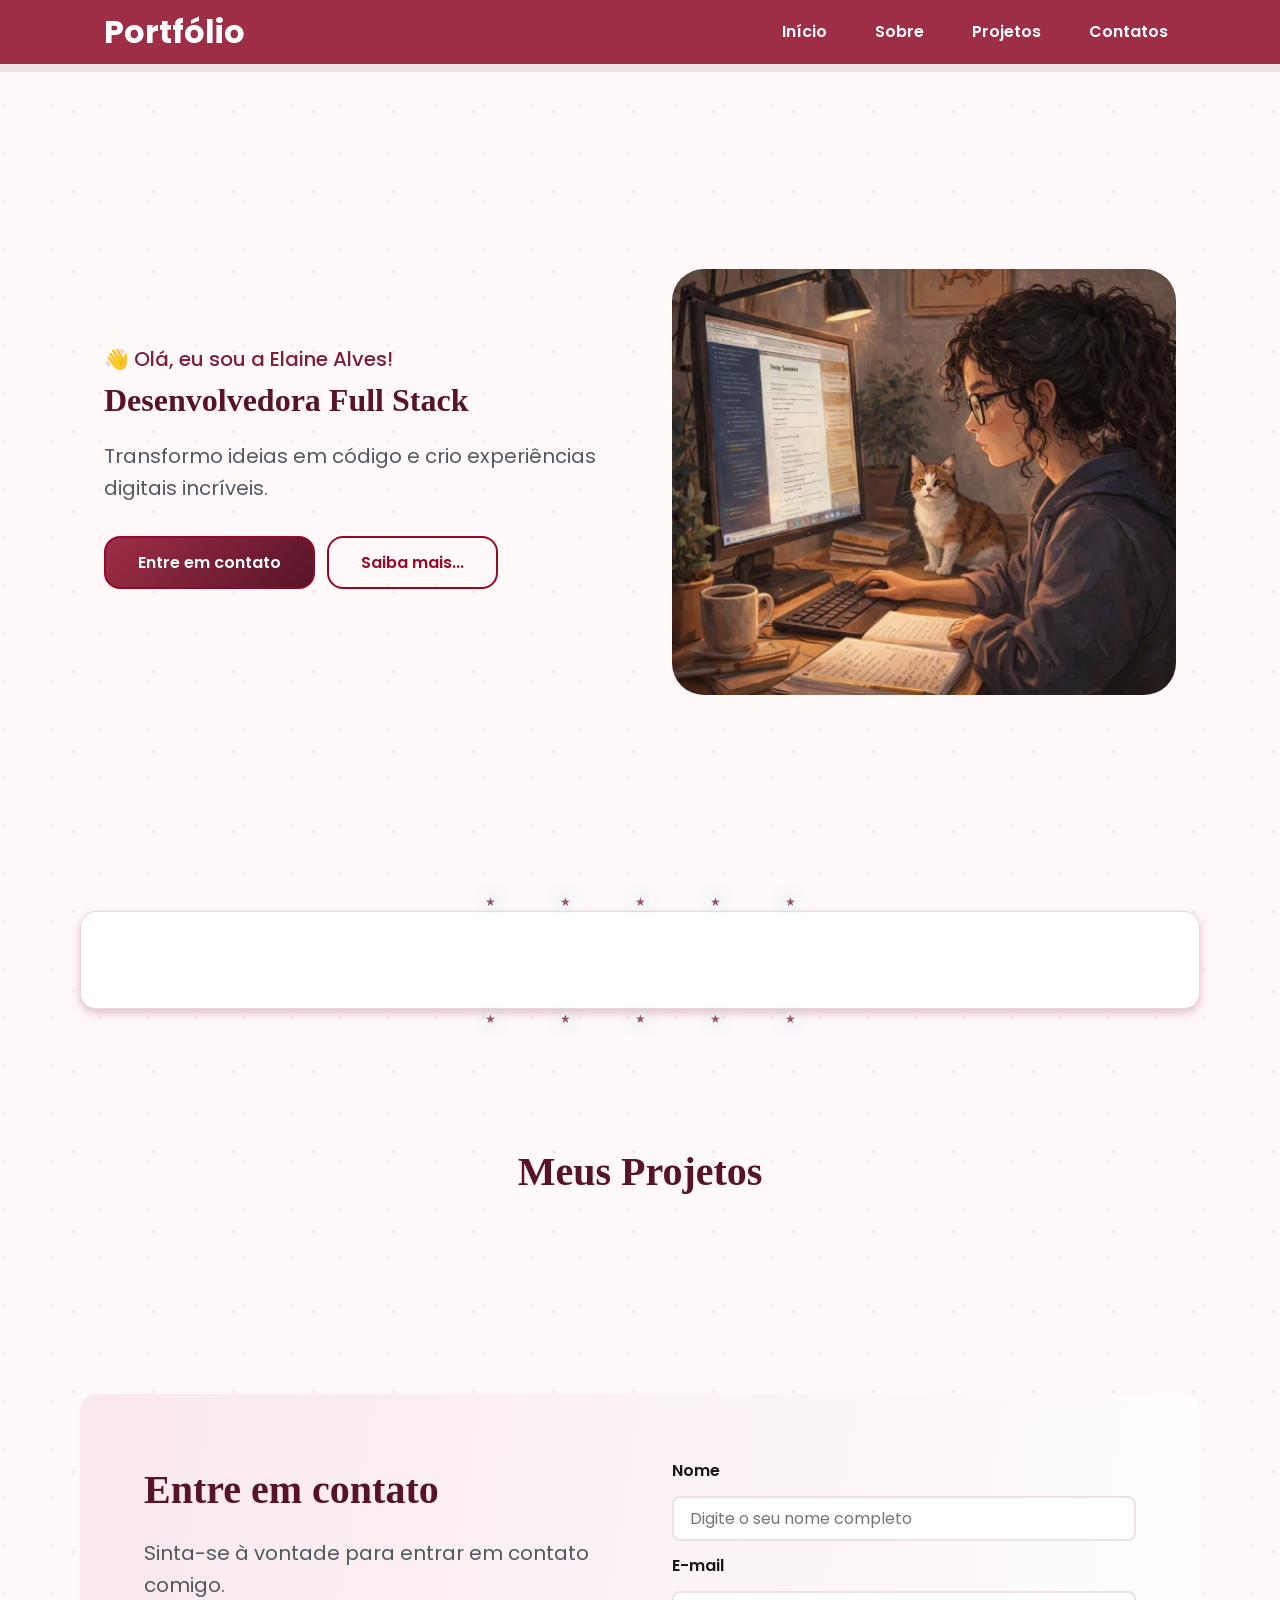
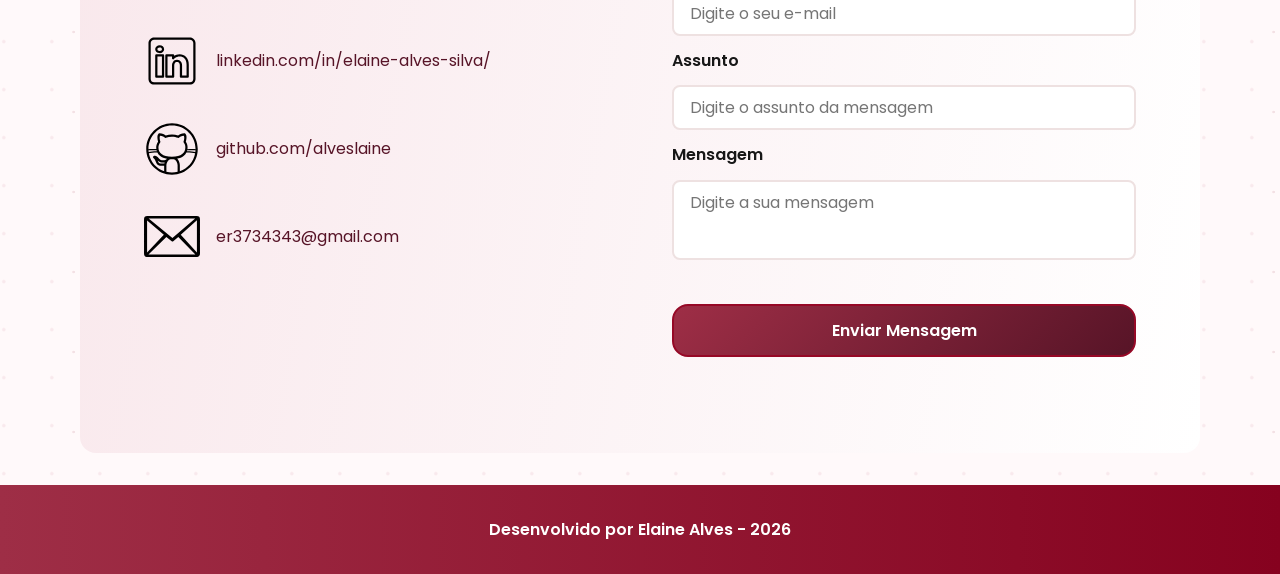
==== commit 0077e937: "✨ New Feature: Novo Estilo" ====
--- a/index.html
+++ b/index.html
@@ -62,17 +62,31 @@
             </article>
 
             <!-- Imagem da Seção Hero -->
-            <figure class="hero-image">
+            <figure class="hero-image" aria-label="Retrato de Elaine Alves">
                 <img src="./assets/img/foto_dev.png" alt="Foto do autor do site"
                     class="float-animation">
             </figure>
 
         </section>
-
+        <div class="estrelas">
+            <span>★</span>
+            <span>★</span>
+            <span>★</span>
+            <span>★</span>
+            <span>★</span>
+        </div>
         <!-- Seção Sobre mim -->
         <section id="about" class="section-container about-container">
 
         </section>
+
+        <div class="estrelas">
+            <span>★</span>
+            <span>★</span>
+            <span>★</span>
+            <span>★</span>
+            <span>★</span>
+        </div>
 
         <!-- Seção de Projetos -->
       <section id="projects" class="section-container projects-container">
@@ -103,15 +117,24 @@
             <!-- Redes Sociais -->
             <article class="contact-info">
                 <h2>Entre em contato</h2>
-                <p>Sinta-se à vontade para entrar em contato comigo</p>
+                <p>Sinta-se à vontade para entrar em contato comigo.</p>
             
             <!-- Links para as Redes Sociais -->
             <div class="social-container">
-                <a href="https://www.linkedin.com/in/elaine-alves-silva/" target="_blank" class="social-icon"
-                    aria-label="LinkedIn"><img src="./assets/icons/social/linkedin.svg" alt="Link para o LinkedIn"></a>
+                <a href="https://www.linkedin.com/in/elaine-alves-silva/" target="_blank" class="social-icon" aria-label="LinkedIn">
+                    <img src="./assets/icons/social/linkedin.svg" alt="Link para o LinkedIn">
+                    <span>linkedin.com/in/elaine-alves-silva/</span>
+                </a>
 
-                <a href="https://github.com/alveslaine" target="_blank" class="social-icon" aria-label="GitHub"><img
-                        src="./assets/icons/social/github.svg" alt="Link para o GitHub"></a>
+                <a href="https://github.com/alveslaine" target="_blank" class="social-icon" aria-label="GitHub">
+                    <img src="./assets/icons/social/github.svg" alt="Link para o GitHub">
+                    <span>github.com/alveslaine</span>
+                </a>
+
+                <a href="mailto:er373434343@gmail.com" target="_blank" class="social-icon" aria-label="E-mail">
+                    <img src="./assets/icons/social/email-icon.svg" alt="Link para o E-mail">
+                    <span>er3734343@gmail.com</span>
+                </a>
             </div>
             </article>
             <!-- Formulário de Contato -->
@@ -136,7 +159,7 @@
                 <textarea id="mensagem" name="mensagem" placeholder="Digite a sua mensagem"></textarea>
                 <span id="erro-mensagem"></span>
 
-                <a href="./sucess.html" class="botao">Enviar Mensagem</a>
+                <button type="submit" class="botao">Enviar Mensagem</button>
             </form>
         </section>
     </main>
@@ -151,4 +174,4 @@
     <script src="./assets/js/script.js"></script>
 </body>
 
-</html>+</html>
--- a/assets/css/styles.css
+++ b/assets/css/styles.css
@@ -10,32 +10,33 @@
 
 /* Variáveis */
 :root {
-    /* Paleta de Cores - Purple */
-    --purple-50: #f4eaff;
-    --purple-100: #e9dcfa;
-    --purple-200: #cdb3f0;
-    --purple-300: #b186e5;
-    --purple-400: #9460db;
-    --purple-500: #6b36c8;
-    --purple-600: #5b2ca0;
-    --purple-700: #4c2177;
-    --purple-800: #441f88;
-    --purple-900: #2a0e4d;
-    --purple-950: #1a0730;
+    /* Paleta de Cores - Bordo */
+    
+    --bordo-50: #fff9fa;
+    --bordo-100: #f9e8ec;
+    --bordo-200: #edcbd3;
+    --bordo-300: #9b5267;
+    --bordo-400: #9e2e46;
+    --bordo-500: #9e2e46;
+    --bordo-600: #7c1f39f0;
+    --bordo-700: #960826;
+    --bordo-800: #86021f;
+    --bordo-850: #7c1f39;
+    --bordo-900: #571427;
  
     /* Cores Neutras */
-    --gray-200: #e8e8e8;
+    --gray-200: #eee1e1;
     --gray-400: #505861;
     --black: #171717;
-    --white: #FAF7FF;
+    --white: #ffffff;
  
     /* Cores de Estado */
     --error: #e63946;
  
     /* Sombras */
-    --shadow-sm: 0 0.25rem 0.5rem rgba(0, 0, 0, 0.05);
-    --shadow-md: 0 0.25rem 0.75rem rgba(107, 54, 200, 0.3);
-    --shadow-lg: 0 0.5rem 1.5rem rgba(107, 54, 200, 0.2);
+    --shadow-sm: 0 0.25rem 0.5rem rgba(158, 46, 70, 0.295);
+    --shadow-md: 0 0.25rem 0.75rem rgba(163, 6, 40, 0.466);
+    --shadow-lg: 0 0.5rem 1.5rem rgba(172, 37, 66, 0.582);
  
     /* Espaçamentos */
     --spacing-xs: 0.5rem;
@@ -69,10 +70,16 @@
 }
 
 body{
+    overflow-x: hidden;
+    background:radial-gradient(circle at 8% 20%, 
+            rgba(237, 203, 211, .34) 0 1px, transparent 0.15rem),  
+            radial-gradient(circle at 92% 40%, 
+            rgba(158, 46, 70, .12) 0 1px, transparent 0.10rem),
+            var(--bordo-50);
     display: flex;
     flex-direction: column;
     min-height: 100vh;
-    background-color: var(--white);
+    background-size: 3rem 3rem, 5rem 5rem, auto;
     line-height: 1.6;
     color: var(--black);
 }
@@ -100,7 +107,7 @@
     display: inline-block;
     padding: 0.75rem 2rem;
     border: 0.15rem solid transparent;
-    border-radius: var(--radius-md);
+    border-radius: var(--radius-lg);
     font-size: var(--text-base);
     font-weight: 600;
     text-align: center;
@@ -110,27 +117,27 @@
 }
 
 .botao{
-    border-color: var(--purple-700);
-    background-color: var(--purple-500);
+    border-color: var(--bordo-700);
+    background: linear-gradient(135deg, var(--bordo-500), var(--bordo-900)); 
     color: var(--white);
 }
 
 .botao:hover{
-    border-color: var(--purple-800);
-    background-color: var(--purple-700);
+    border-color: var(--bordo-800);
+    background-color: var(--bordo-700);
     box-shadow: var(--shadow-md);
     transform: translateY(-0.25rem);
 }
 
 .botao-outline{
-    border-color: var(--purple-700);
+    border-color: var(--bordo-700);
     background-color: transparent;
-    color: var(--purple-700);
+    color: var(--bordo-700);
 }
 
 .botao-outline:hover{
-    border-color: var(--purple-700);
-    color: var(--purple-700);
+    border-color: var(--bordo-700);
+    color: var(--bordo-700);
     box-shadow: var(--shadow-md);
     transform: translateY(-0.25rem);
 }
@@ -145,26 +152,28 @@
     margin: 0;
 }
 
+
 /* Seção Header - Cabeçalho e Menu */
 header{
     position: sticky;
     top: 0;
     z-index: 1000;
     width: 100%;
-    height: 4rem;
+    height: 4.5rem;
     border-bottom: var(--spacing-xs) solid var(--gray-200);
-    box-shadow: var(--purple-800);
-    background-color: var(--purple-600);
+    box-shadow: var(--bordo-800);
+    background-color: var(--bordo-500);
 }
 
 header a{
     font-weight: 600;
+    
     color: var(--white);
     transition: color 0.3s ease;
 }
 
 header a:hover{
-    color: var(--purple-200);
+    color: var(--bordo-200);
 }
 
 #titulo{
@@ -207,13 +216,37 @@
 }
 
 .hero-content span{
+    color: var(--bordo-850);
+    font-weight: 500;
     font-size: var(--text-lg);
 }
 
 .hero-content h1{
-     color: var(--purple-500);
+    color: var(--bordo-900);
     font-weight: 700;
     font-size: var(--text-2xl);
+    font-family: Georgia, 'Times New Roman', serif;
+} 
+.about-content h2, 
+.projects-container h2, 
+.contact-info h2{
+    color: var(--bordo-900);
+    font-weight: 700;
+    font-size: var(--text-3xl);
+    font-family: Georgia, 'Times New Roman', serif;
+}
+
+.hero-content h1::after,
+.about-content h2::after,
+.projects-container h2::after,
+.contact-info h2::after {
+    display: block;
+    width: 4rem;
+    height: .18rem;
+    margin-top: .7rem;
+    border-radius: 99px;
+    content: '';
+    background: linear-gradient(90deg, var(--wine), #e8b7c4, transparent);
 }
 
 /* Configura todos os Parágrafos */
@@ -253,28 +286,24 @@
 }
 
 /* Seção About */
-
 .about-container{
     display: flex;
     align-items: center;
     flex-direction: row;
     gap: var(--spacing-2xl);
-    background-color: var(--gray-200);
-    border-radius: var(--radius-lg);
+    padding: clamp(2rem, 5vw, 3rem); 
+    border: 1px solid rgba(188,120,138,.28);
+    border-radius: var(--radius-lg); 
+    background: var(--white); 
+    box-shadow: var(--shadow-sm);
 }
 
 .about-image img{
     display: flex;
     flex: 1;
     border-radius: var(--radius-full);
-    border: 0.25rem solid var(--purple-500);
+    border: 0.25rem solid var(--bordo-500);
     width: 100%;
-}
-
-.about-content h2{
-    color: var(--purple-500);
-    font-weight: 700;
-    font-size: var(--text-2xl);
 }
 
 .about-content p{ 
@@ -308,7 +337,7 @@
     display: flex;
     flex-direction: column;
     justify-content: center;
-    color: var(--purple-500);
+    color: var(--bordo-500);
     font-size: var(--text-lg);
     font-weight: 700;
     text-align: center;
@@ -359,7 +388,7 @@
     width: 100%;
     height: 14rem;
     overflow: hidden;
-    background: linear-gradient(135deg, var(--white) 0%, var(--purple-500) 100%);
+    background: linear-gradient(135deg, var(--white) 0%, var(--bordo-200) 100%);
 }
 
 .project-image img.project-icon-only{
@@ -404,17 +433,11 @@
     text-align: left;
 }
 
-.projects-container h2 {
-     color: var(--purple-500);
-    font-weight: 700;
-    font-size: var(--text-2xl);
-}
-
 .project-content h3{
     margin-bottom: 0.75rem;
     font-size: var(--text-lg);
     font-weight: 700;
-    color: var();
+    color: var(--bordo-900);
 }
 
 .project-content p{
@@ -433,10 +456,10 @@
 .tag{
     padding: 0.375rem 0.75rem;
     border-radius: var(--radius-sm);
-    background-color: var(--purple-100);
+    background-color: var(--bordo-100);
     font-size: var(--text-sm);
     font-weight: 600;
-    color: var(--purple-800);
+    color: var(--bordo-800);
 }
 
 .project-buttons{
@@ -468,12 +491,12 @@
 .swiper-button-next:after,
 .swiper-button-prev:after {
     font-size: var(--text-lg);
-    color: var(--purple-500);
+    color: var(--bordo-500);
 }
  
 .swiper-button-next:hover:after,
 .swiper-button-prev:hover:after {
-    color: var(--purple-800);
+    color: var(--bordo-800);
 }
  
 /* Indicadores de paginação */
@@ -487,7 +510,7 @@
 .swiper-pagination-bullet-active {
     width: var(--spacing-lg);
     border-radius: var(--radius-sm);
-    background-color: var(--purple-500);
+    background-color: var(--bordo-500);
 }
 /* Configuração do Swiper */
  
@@ -510,12 +533,12 @@
 .swiper-button-next:after,
 .swiper-button-prev:after {
     font-size: var(--text-lg);
-    color: var(--purple-500);
+    color: var(--bordo-500);
 }
  
 .swiper-button-next:hover:after,
 .swiper-button-prev:hover:after {
-    color: var(--purple-800);
+    color: var(--bordo-800);
 }
  
 /* Indicadores de paginação */
@@ -529,7 +552,7 @@
 .swiper-pagination-bullet-active {
     width: var(--spacing-lg);
     border-radius: var(--radius-sm);
-    background-color: var(--purple-500);
+    background-color: var(--bordo-500);
 }
 
 /* Seção de Contatos */
@@ -537,30 +560,34 @@
     display: grid;
     grid-template-columns: 1fr 1fr;
     gap: var(--spacing-2xl);
+    margin-bottom: 2rem; 
+    padding: clamp(2rem, 5vw, 4rem); 
+    border-radius: var(--radius-lg); 
+    background: linear-gradient(100deg, var(--bordo-100), var(--white)); 
 }
 
 /* Redes Sociais */
-.contact-info h2{
-    margin-bottom: var(--shadow-sm);
-    color: var(--purple-500);
-    font-weight: 700;
-    font-size: var(--text-2xl);
-}
-
 .contact-info p{
     margin-bottom: var(--spacing-lg);
 }
-
+.social-container span{ 
+    display: flex;
+    color: var(--bordo-900);
+    gap: var(--spacing-2xl);
+    white-space: nowrap;
+}
 .social-container{
     display: flex;
-    justify-content: flex-start;
-    gap: var(--spacing-xl);
+    flex-direction: column;
+    gap: var(--spacing-lg);
 }
 
 .social-icon{
     display: flex;
-    width: 5rem;
-    height: 5rem;
+    align-items: center;
+    gap: 1rem;
+    width: 3.5rem;
+    height: 3.5rem;
     border-radius: var(--radius-md);
     transition: var(--transition-default);
 }
@@ -573,13 +600,13 @@
 
 .social-icon img:hover {
   filter: brightness(0) 
-          saturate(100%) 
-          invert(42%) 
-          sepia(93%) 
-          saturate(1352%) 
-          hue-rotate(243deg) 
-          brightness(79%) 
-          contrast(91%);
+        saturate(100%) 
+        invert(21%) 
+        sepia(41%) 
+        saturate(2830%) 
+        hue-rotate(320deg) 
+        brightness(95%) 
+        contrast(89%);
 }
 
 form{
@@ -597,7 +624,7 @@
 form textarea{
     width: 100%;
     padding: 0.5rem var(--spacing-sm);
-    border: 0.25rem solid var(--gray-200);
+    border: 0.15rem solid var(--gray-200);
     border-radius: var(--radius-md);
     font-family: inherit;
     font-size: var(--text-base);
@@ -606,7 +633,7 @@
 
 form input:focus, 
 form textarea:focus{
-    border-color:var(--purple-500);
+    border-color:var(--bordo-500);
     outline: none;
 }
 
@@ -638,14 +665,14 @@
 }
 
 .sucess h1{
-    color: var(--purple-700);
+    color: var(--bordo-700);
     font-weight: 500;
 }
 
 /* Footer */
 footer {
     padding: 2rem;
-    background: linear-gradient(to right, var(--purple-500), var(--purple-800));
+    background: linear-gradient(to right, var(--bordo-500), var(--bordo-800));
     font-weight: 600;
     text-align: center;
     color: var(--white);
@@ -950,7 +977,7 @@
     }
 
     .section-container h2{
-        color: var(--purple-700);
+        color: var(--bordo-700);
         font-weight: 700;
     }
 
@@ -1027,3 +1054,60 @@
         height: 6rem;
     }
 }
+.estrelas {
+    display: flex;
+    gap: var(--spacing-2xl);
+    justify-content:center;
+    margin-top: 0%;
+}
+
+.estrelas span {
+    color: var(--bordo-300);
+    font-size: 0.75rem;
+    text-shadow:
+        0 0 5px white,
+        0 0 10px white,
+        0 0 20px #00bfff;
+
+    animation: brilho 1.5s infinite alternate;
+}
+
+/* Faz a estrela brilhar */
+@keyframes brilho {
+    from {
+        opacity: 0.4;
+        transform: scale(1);
+    }
+
+    to {
+        opacity: 1;
+        transform: scale(1.2);
+        text-shadow:
+            0 0 5px white,
+            0 0 15px white,
+            0 0 30px #00bfff,
+            0 0 50px #00bfff;
+    }
+}
+
+.estrelas span:nth-child(1) {
+    animation-delay: 0s;
+}
+
+.estrelas span:nth-child(2) {
+    animation-delay: 0.3s;
+}
+
+.estrelas span:nth-child(3) {
+    animation-delay: 0.6s;
+}
+
+.estrelas span:nth-child(4) {
+    animation-delay: 0.9s;
+}
+
+.estrelas span:nth-child(5) {
+    animation-delay: 1.2s;
+}
+
+
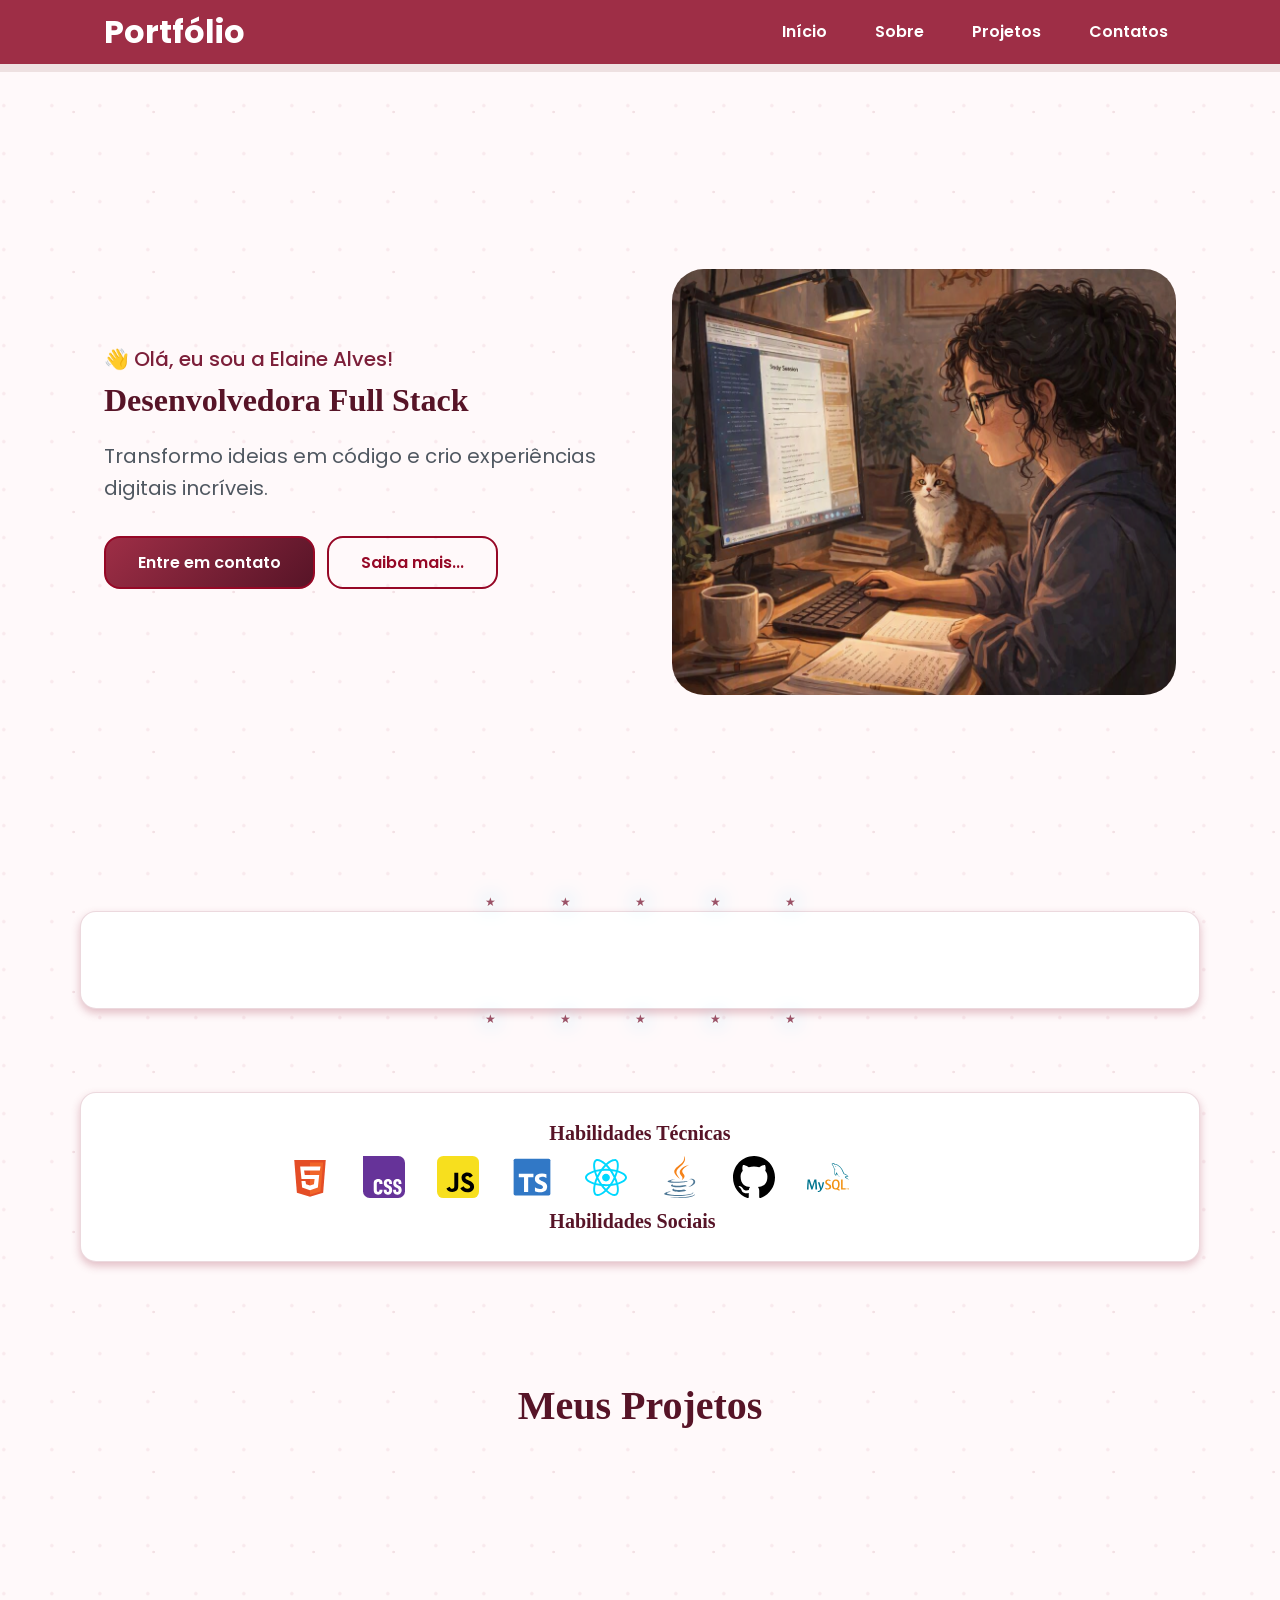
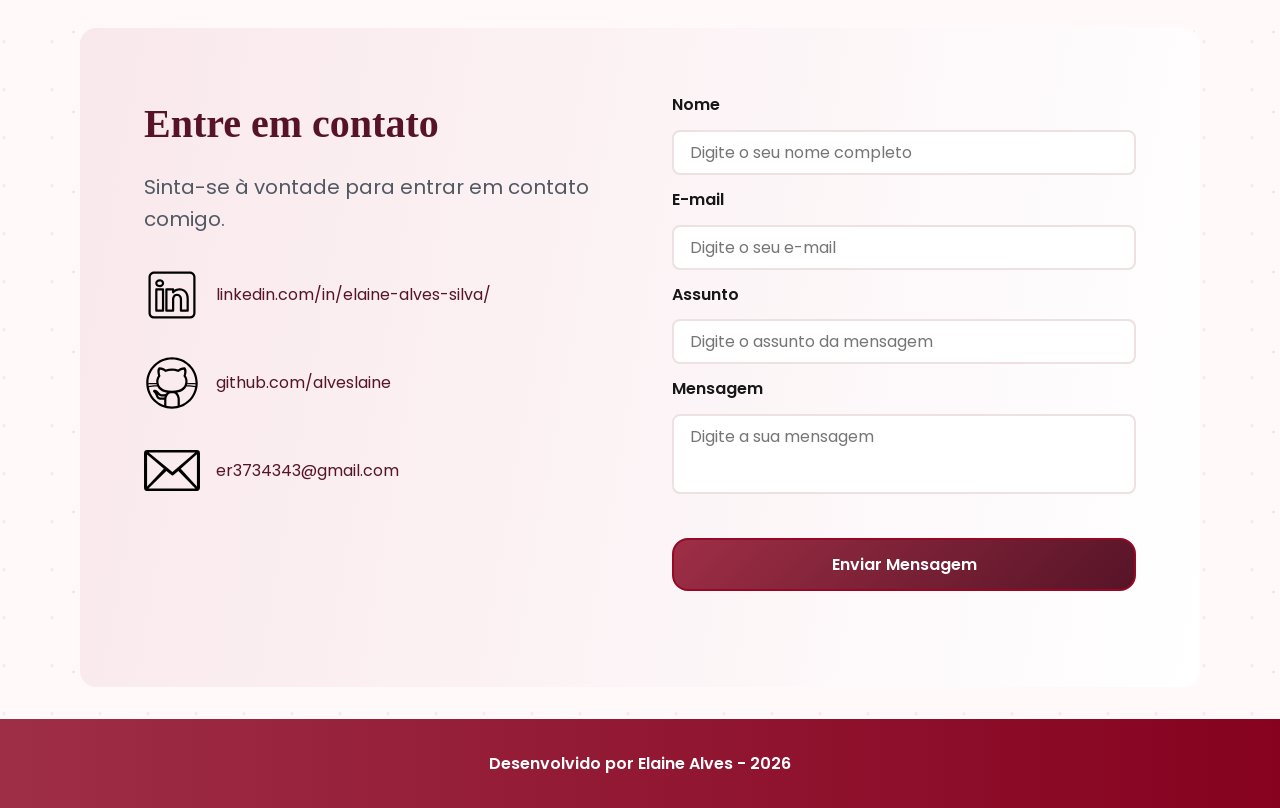
==== commit 341e8e01: "Modificando Informações" ====
--- a/index.html
+++ b/index.html
@@ -88,6 +88,50 @@
             <span>★</span>
         </div>
 
+        <!-- Seção Soft Skills e Linguagens -->
+
+            <!-- Conteúdo da Seção Soft Skills e Linguagens -->
+            <section class="linguagens-container linguagens-content">
+            <article class="linguagens-content">
+                <div>
+                <h3>Habilidades Técnicas</h3>
+                    
+                <!-- ícones das linguagens -->
+                 <div class="icon-container">
+                <img src="./assets/icons/languages/html.svg" alt="Link para o LinkedIn">
+                    <span></span>
+
+                <img src="./assets/icons/languages/css.svg" alt="Link para o GitHub">
+                    <span></span>
+
+                <img src="./assets/icons/languages/javascript.svg" alt="Link para o E-mail">
+                    <span></span>
+
+                <img src="./assets/icons/languages/typescript.svg" alt="Link para o E-mail">
+                <span></span>
+
+                <img src="./assets/icons/languages/react-js-icon.svg" alt="Link para o E-mail">
+                <span></span>
+
+                <img src="./assets/icons/languages/java.svg" alt="Link para o E-mail">
+                <span></span>
+
+                <img src="./assets/icons/languages/github.svg" alt="Link para o E-mail">
+                <span></span>
+
+                <img src="./assets/icons/languages/mysql-icon.svg" alt="Link para o E-mail">
+                <span></span>
+
+                </div>
+                
+                <div>
+                <h3>Habilidades Sociais</h3>
+                <!-- Soft Skills -->
+                 <div></div>
+
+                </div>
+            </article> 
+        </section>
         <!-- Seção de Projetos -->
       <section id="projects" class="section-container projects-container">
  
@@ -138,9 +182,9 @@
             </div>
             </article>
             <!-- Formulário de Contato -->
-            <form id="formulario" action="https://formsubmit.co/er3734343@gmail.com" method="POST">
-
-                <input type="hidden" name="_next" value="http://localhost:5500/success.html">
+            <form id="formulario" action="https://formsubmit.co/3cfb4c33a82d2aa03a189bde5c458779" method="POST">
+
+                <input type="hidden" name="_next" value="http://localhost:5500/sucess.html">
                 <input type="hidden" name="_captcha" value="false">
 
                 <label for="nome">Nome</label>
--- a/assets/css/styles.css
+++ b/assets/css/styles.css
@@ -349,6 +349,41 @@
     color: var(--gray-400);
 }
 
+/* Seção Linguagens */
+.linguagens-container{
+    display: flex;
+    margin: var(--spacing-2xl) auto;
+    border: 1px solid rgba(188,120,138,.28);
+    border-radius: var(--radius-lg); 
+    background: var(--white); 
+    box-shadow: var(--shadow-sm);
+    max-width: 70rem;
+    padding: var(--spacing-md);
+    justify-content: center;
+}
+
+.linguagens-container h3{
+    color: var(--bordo-900);
+    font-weight: 700;
+    font-size: var(--text-lg);
+    font-family: Georgia, 'Times New Roman', serif;
+}
+
+.icon-container{
+    display: flex;
+    align-items: center;
+    justify-content: center;
+    gap: 1rem;
+    width: 3.5rem;
+    height: 3.5rem;
+}
+
+.icon-container img{
+    width: 75%;
+    gap: var(--spacing-md);
+
+}
+
 /* Seção Projects */
 .projects-container{
     scroll-margin-top: 3rem;
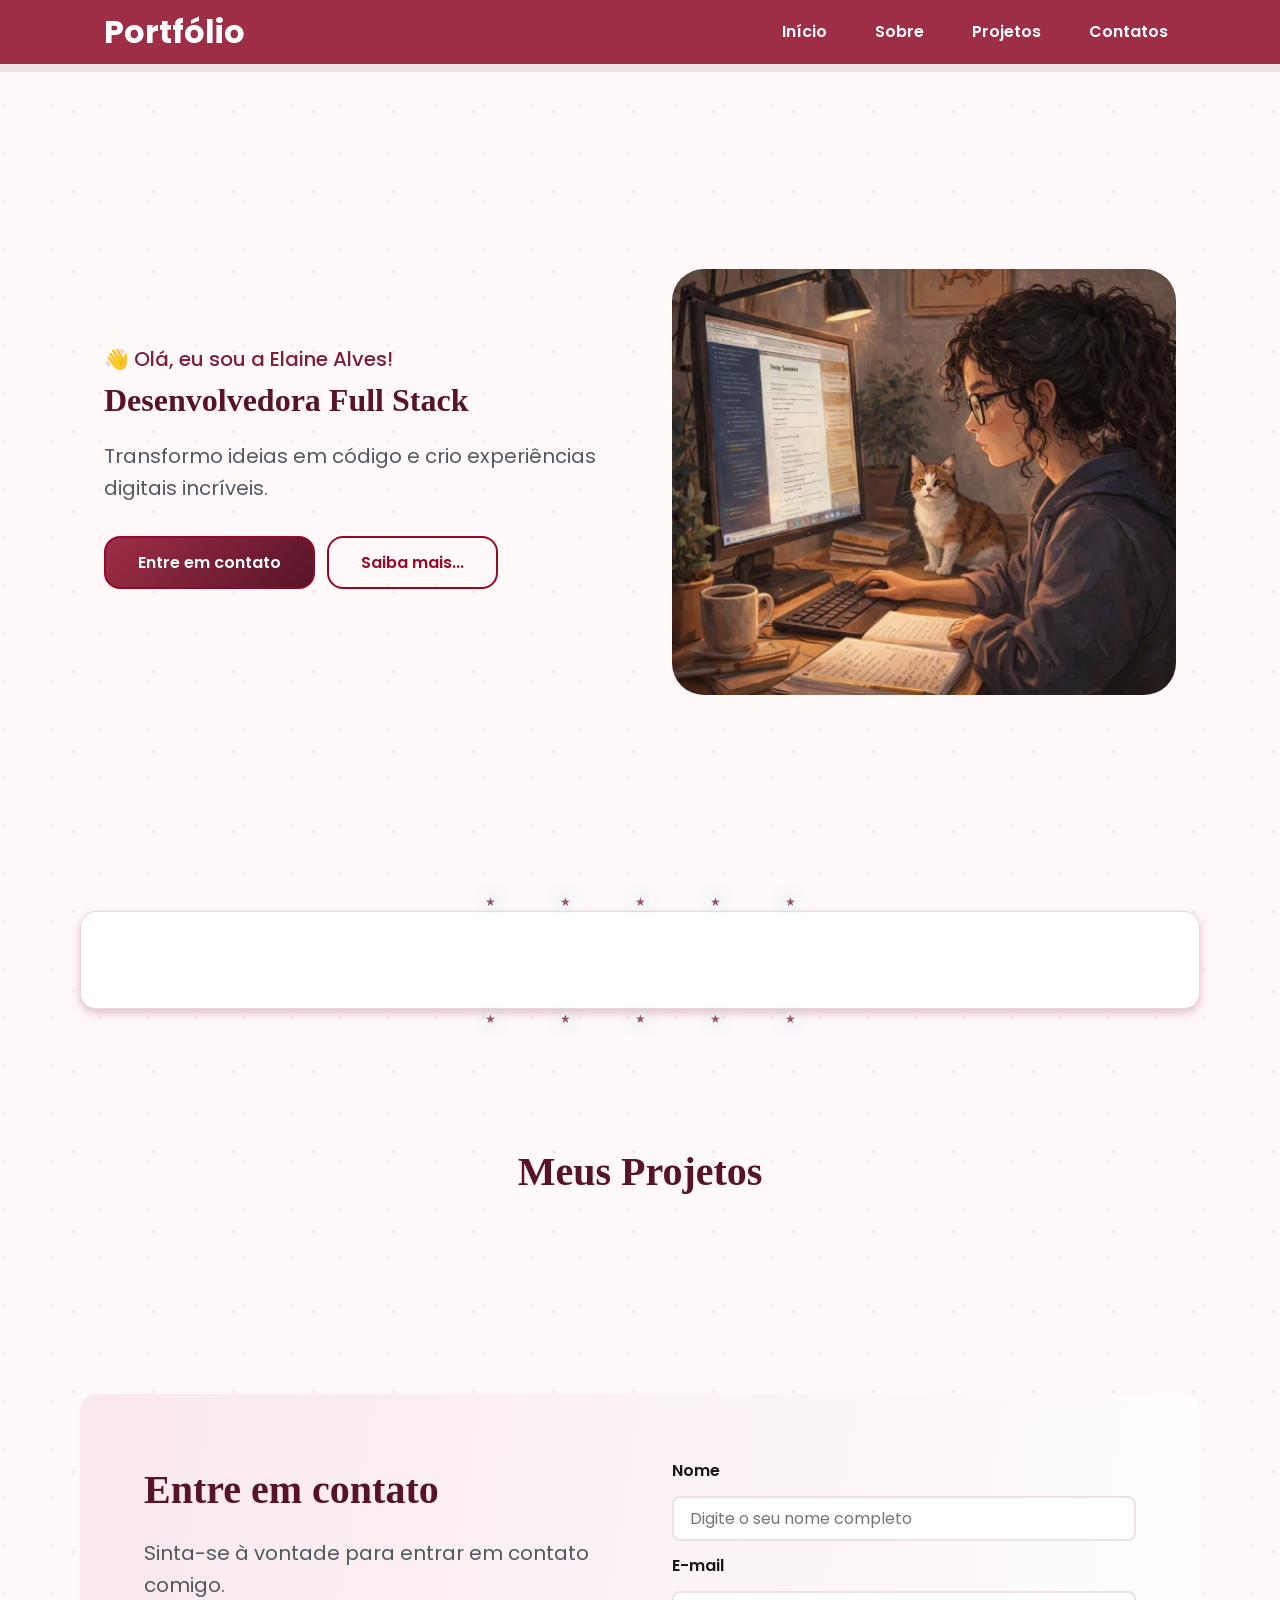
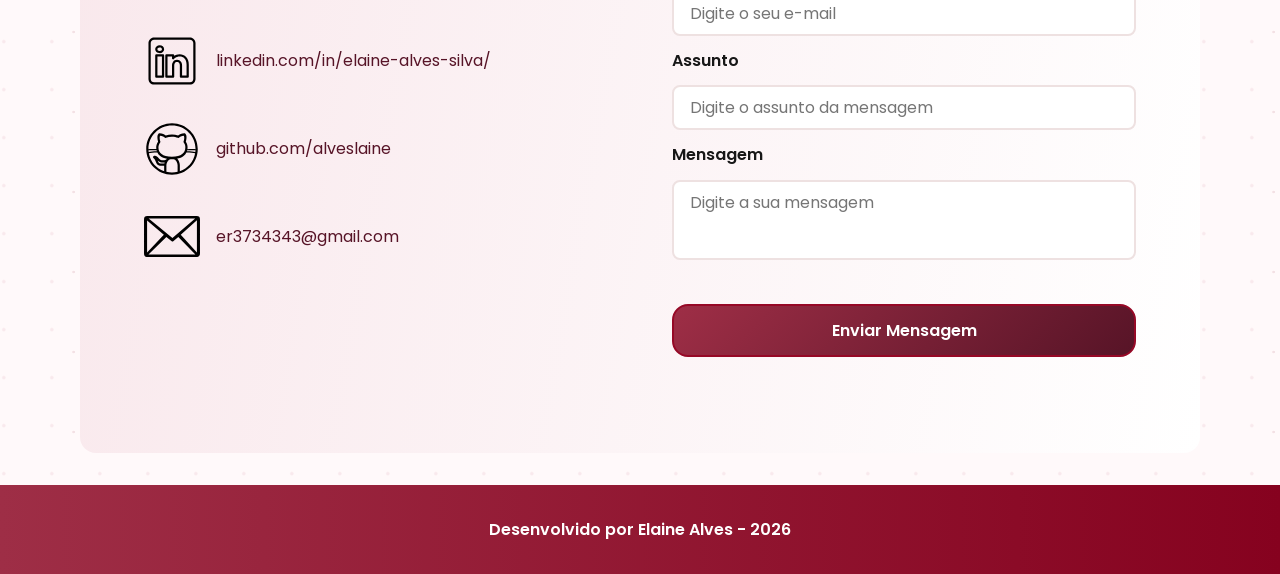
==== commit 18a2bfb6: "Modificações" ====
--- a/index.html
+++ b/index.html
@@ -88,50 +88,7 @@
             <span>★</span>
         </div>
 
-        <!-- Seção Soft Skills e Linguagens -->
-
-            <!-- Conteúdo da Seção Soft Skills e Linguagens -->
-            <section class="linguagens-container linguagens-content">
-            <article class="linguagens-content">
-                <div>
-                <h3>Habilidades Técnicas</h3>
-                    
-                <!-- ícones das linguagens -->
-                 <div class="icon-container">
-                <img src="./assets/icons/languages/html.svg" alt="Link para o LinkedIn">
-                    <span></span>
-
-                <img src="./assets/icons/languages/css.svg" alt="Link para o GitHub">
-                    <span></span>
-
-                <img src="./assets/icons/languages/javascript.svg" alt="Link para o E-mail">
-                    <span></span>
-
-                <img src="./assets/icons/languages/typescript.svg" alt="Link para o E-mail">
-                <span></span>
-
-                <img src="./assets/icons/languages/react-js-icon.svg" alt="Link para o E-mail">
-                <span></span>
-
-                <img src="./assets/icons/languages/java.svg" alt="Link para o E-mail">
-                <span></span>
-
-                <img src="./assets/icons/languages/github.svg" alt="Link para o E-mail">
-                <span></span>
-
-                <img src="./assets/icons/languages/mysql-icon.svg" alt="Link para o E-mail">
-                <span></span>
-
-                </div>
-                
-                <div>
-                <h3>Habilidades Sociais</h3>
-                <!-- Soft Skills -->
-                 <div></div>
-
-                </div>
-            </article> 
-        </section>
+    
         <!-- Seção de Projetos -->
       <section id="projects" class="section-container projects-container">
  
--- a/assets/css/styles.css
+++ b/assets/css/styles.css
@@ -349,40 +349,7 @@
     color: var(--gray-400);
 }
 
-/* Seção Linguagens */
-.linguagens-container{
-    display: flex;
-    margin: var(--spacing-2xl) auto;
-    border: 1px solid rgba(188,120,138,.28);
-    border-radius: var(--radius-lg); 
-    background: var(--white); 
-    box-shadow: var(--shadow-sm);
-    max-width: 70rem;
-    padding: var(--spacing-md);
-    justify-content: center;
-}
-
-.linguagens-container h3{
-    color: var(--bordo-900);
-    font-weight: 700;
-    font-size: var(--text-lg);
-    font-family: Georgia, 'Times New Roman', serif;
-}
-
-.icon-container{
-    display: flex;
-    align-items: center;
-    justify-content: center;
-    gap: 1rem;
-    width: 3.5rem;
-    height: 3.5rem;
-}
-
-.icon-container img{
-    width: 75%;
-    gap: var(--spacing-md);
-
-}
+
 
 /* Seção Projects */
 .projects-container{
